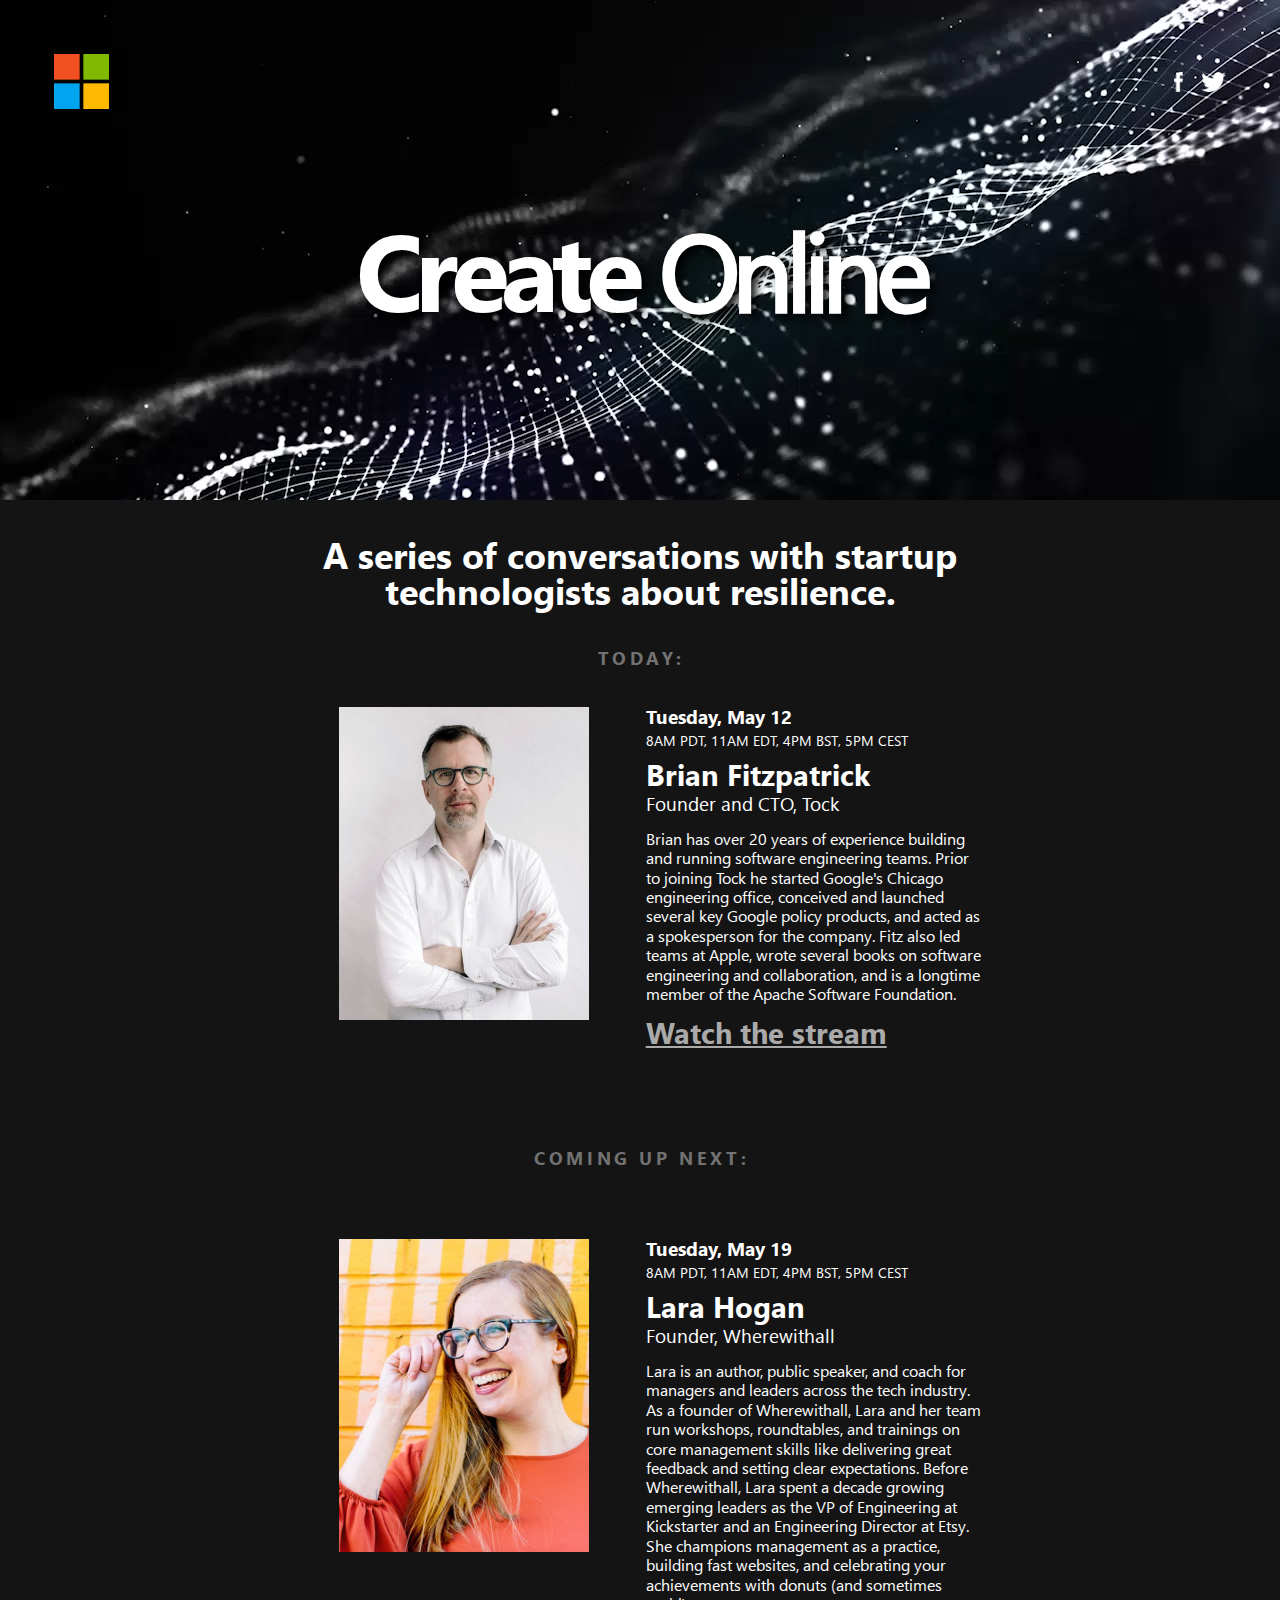
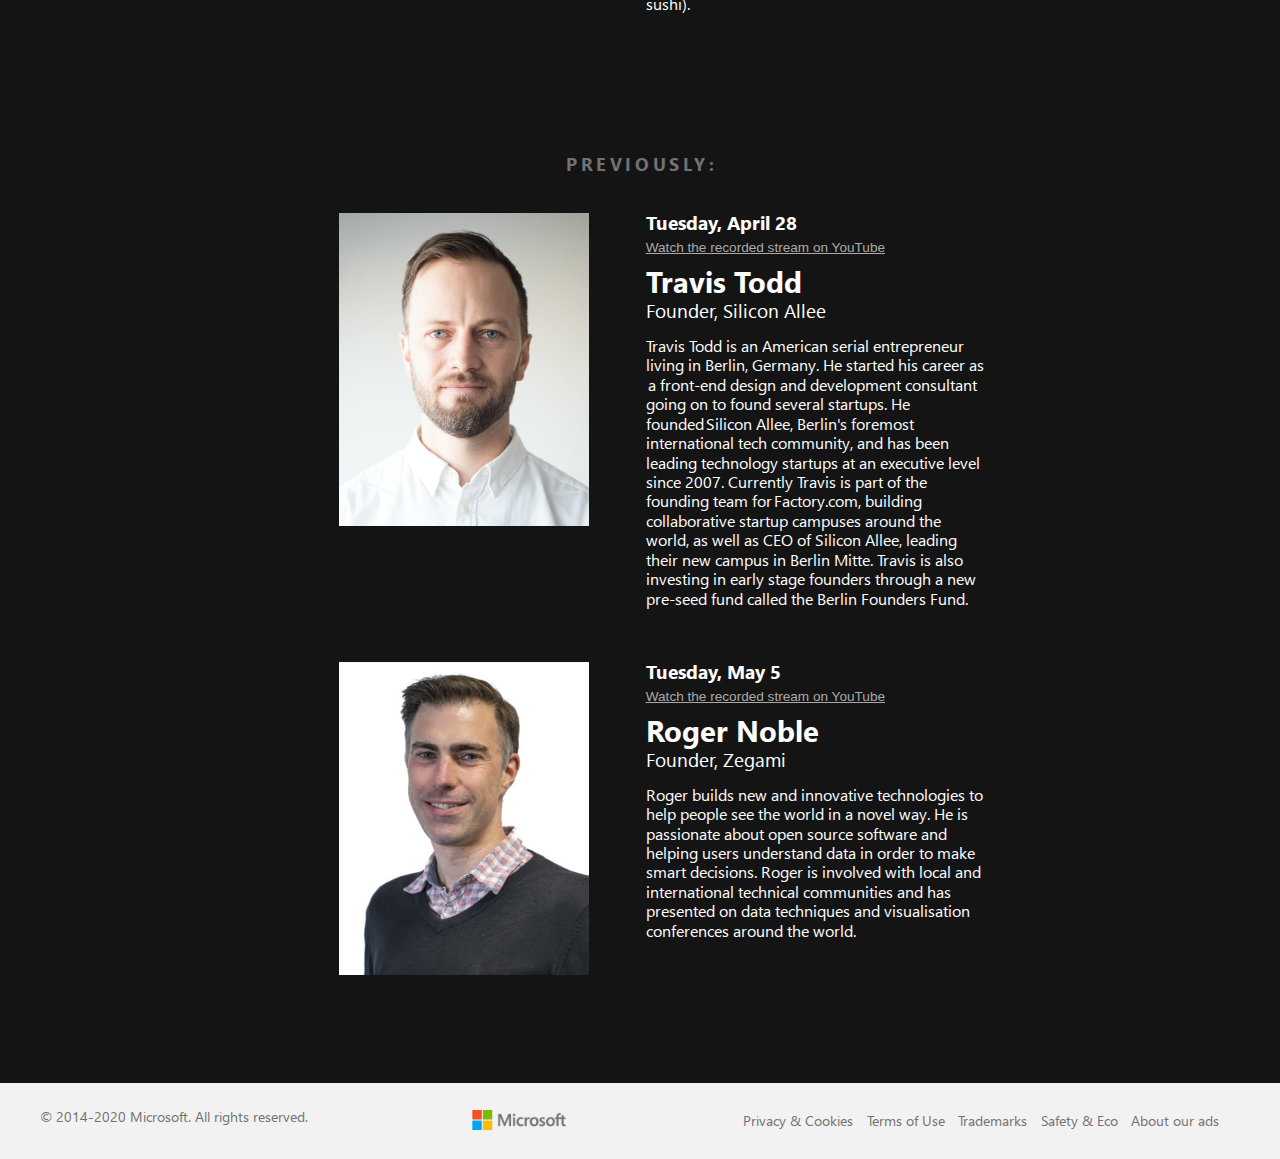
==== index.html @ 87470e02 "Updating today section" ====
<!DOCTYPE html>
<html class="no-js" lang="en">

<head>
    <title>Microsoft Create</title>
    <meta charset="utf-8">
    <meta http-equiv="Cache-Control" content="no-cache, no-store, must-revalidate" />
    <meta http-equiv="Pragma" content="no-cache" />
    <meta http-equiv="Expires" content="0" />
    <meta name="viewport" content="width=device-width,initial-scale=1">
    <meta name="description" content="Scaling a startup is hard! From building a team, to creating your tech stack. That’s why Microsoft presents the Create Online: helping entrepreneurs learn what it takes to scale from experienced operators and engineers" />
    <meta name="keywords"
        content="microsoft for startups, microsoft startups, microsoft, microsoft startups event, microsoft create" />
    <meta property="og:url" content="https://www.createstartups.io" />
    <meta property="og:type" content="article" />
    <meta property="og:title" content="Microsoft Create Online | A Global Startup Conversation Series" />
    <meta property="og:description" content="Scaling a startup is hard! From building a team, to creating your tech stack. That’s why Microsoft presents the Create Online: helping entrepreneurs learn what it takes to scale from experienced operators and engineers" />
    <meta property="og:image"
        content="https://www.createstartups.io/images/Microsoft-Create_Collateral_Social-Image_Final.jpg" />
    <meta name="twitter:card" content="summary_large_image">
    <meta name="twitter:site" content="@msft4startups">
    <meta name="twitter:creator" content="@msft4startups">
    <meta name="twitter:title" content="Microsoft Create | A Global Startup Event Series">
    <meta name="twitter:description" content="Scaling a startup is hard! From building a team, to creating your tech stack. That’s why Microsoft presents the Create Online: helping entrepreneurs learn what it takes to scale from experienced operators and engineers" />
    <meta name="twitter:image"
        content="https://www.createstartups.io/images/Microsoft-Create_Collateral_Social-Image_Final.jpg">
    <link rel="apple-touch-icon" sizes="180x180" href="images/apple-touch-icon.png">
    <link rel="icon" type="image/png" sizes="32x32" href="images/favicon-32x32.png" />
    <link rel="icon" type="image/png" sizes="16x16" href="images/favicon-16x16.png" />
    <link rel="mask-icon" href="images/safari-pinned-tab.svg" color="#00a4ef" />
    <meta name="msapplication-TileColor" content="#2b5797" />
    <script type="text/javascript" src="/js/modernizr-bundle.js"></script>
    <meta name="apple-mobile-web-app-title" content="Dfuzr Micro Boilerplate" />
    <meta name="apple-mobile-web-app-capable" content="yes" />
    <meta name="apple-mobile-web-app-status-bar-style" content="default" />
    <link href="/css/style.css" rel="stylesheet">
</head>

<body>
    
<div class="nav">
    <div class="logo">
        <a href="/" title="Microsoft home" tabindex="0">
            <img src="[data-uri]"
                alt="Microsoft logo">
        </a>
    </div>
    <div class="share">
        <ul>
            <li><a href="https://www.facebook.com/sharer/sharer.php?u=https%3A//www.createstartups.io/"
                    title="Share to Facebook" target="_blank"><img src="images/Facebook-icon@2x.png"
                        alt="Share to Facebook"></a></li>
            <li><a href="https://twitter.com/home?status=Scaling%20a%20startup%20is%20hard,%20from%20building%20a%20team%20to%20creating%20your%20tech%20stack.%20Learn%20from%20founders%20and%20operators%20who%20have%20done%20it%20already,%20at%20Microsoft%E2%80%99s%20new%20Startup%20Tour%20%E2%80%93%20Create.%0AFind%20a%20free%20one%20day%20event%20in%20your%20city%3A%20https%3A//www.createstartups.io%20%40msft4startups%20%23createstartups"
                    title="Share on Twitter" target="_blank"><img src="images/Twitter-Icon@2x.png"
                        alt="Share on Twitter"></a></li>
            </li>
        </ul>
    </div>
</div>

<div class="hero section--dark">
    <div class="hero__bg">
        <video autoplay="" playsinline="" loop>
            <source src="/videos/Flowing_particles_Small v2.mp4" type="video/mp4">
        </video>
    </div>
    <div class="hero__content">
        <div class="hero__content__text">
            <h1>Create <span class="font-family: Segoe UI Light;">Online</span></h1>
        </div>
    </div>
</div>

<section class="conversations section--dark" id="conversations">
    <div class="tagline">A series of conversations with startup technologists about resilience.</div>
    
    <div class="today">
        <h3>Today:</h3>
        <div class="grid">
            <div class="row guest">
                <div class="col span6 photo">
                    <a href="https://youtu.be/GN2nFJ9Ku6Q"><img src="/images/fitz.jpg" width="250"></a>
                </div>
                <div class="col span6 description">
                    <div class="date">Tuesday, May 12</div>
                    <div class="time">8AM PDT, 11AM EDT, 4PM BST, 5PM CEST</div>
                    <div class="name">Brian Fitzpatrick</div>
                    <div class="position">Founder and CTO, Tock</div>
                    <div class="bio">Brian has over 20 years of experience building and running software engineering teams. Prior to joining Tock he started Google's Chicago engineering office, conceived and launched several key Google policy products, and acted as a spokesperson for the company. Fitz also led teams at Apple, wrote several books on software engineering and collaboration, and is a longtime member of the Apache Software Foundation.</div>
                    <div class="watch"><a href="https://youtu.be/GN2nFJ9Ku6Q">Watch the stream</a></div>
                </div>
            </div>
            <br clear="all" class="guest-spacer">
        </div>
     </div>

    <div class="next">
        <h3>Coming up next:</h3>
        <div class="grid">
            <br clear="all" class="guest-spacer">
            <div class="row guest">
                <div class="col span6 photo">
                    <img src="/images/lara.jpg" width="250">
                </div>
                <div class="col span6 description">
                    <div class="date">Tuesday, May 19</div>
                    <div class="time">8AM PDT, 11AM EDT, 4PM BST, 5PM CEST</div>
                    <div class="name">Lara Hogan</div>
                    <div class="position">Founder, Wherewithall</div>
                    <div class="bio">Lara is an author, public speaker, and coach for managers and leaders across the tech industry. As a founder of Wherewithall, Lara and her team run workshops, roundtables, and trainings on core management skills like delivering great feedback and setting clear expectations. Before Wherewithall, Lara spent a decade growing emerging leaders as the VP of Engineering at Kickstarter and an Engineering Director at Etsy. She champions management as a practice, building fast websites, and celebrating your achievements with donuts (and sometimes sushi).</div>
                </div>
            </div>
        </div>
     </div>
</section>

<section class="conversations section--dark" id="conversations">
    <div class="previously">
        <h3>Previously:</h3>
        <div class="grid">
            <div class="row guest">
                <div class="col span6 photo">
                    <img src="/images/travis.jpg" width="250">
                </div>
                <div class="col span6 description">
                    <div class="date">Tuesday, April 28</div>
                    <div class="time"><a href="https://youtu.be/OqoKl3MYEyU">Watch the recorded stream on YouTube</a></div>
                    <div class="name">Travis Todd</div>
                    <div class="position">Founder, Silicon Allee</div>
                    <div class="bio">Travis Todd is an American serial entrepreneur living in Berlin, Germany. He started his career as  a front-end design and development consultant going on to found several startups. He founded Silicon Allee, Berlin's foremost international tech community, and has been leading technology startups at an executive level since 2007. Currently Travis is part of the founding team for Factory.com, building collaborative startup campuses around the world, as well as CEO of Silicon Allee, leading their new campus in Berlin Mitte. Travis is also investing in early stage founders through a new pre-seed fund called the Berlin Founders Fund. 
                    </div>
                 
                </div>
            </div>
            <br clear="all" class="guest-spacer">
            <div class="row guest">
                <div class="col span6 photo">
                    <img src="/images/roger.jpg" width="250">
                </div>
                <div class="col span6 description">
                    <div class="date">Tuesday, May 5</div>
                    <div class="time"><a href="https://youtu.be/FUXEUWa26Dk">Watch the recorded stream on YouTube</a></div>
                    <div class="name">Roger Noble</div>
                    <div class="position">Founder, Zegami</div>
                    <div class="bio">Roger builds new and innovative technologies to help people see the world in a novel way. He is passionate about open source software and helping users understand data in order to make smart decisions. Roger is involved with local and international technical communities and has presented on data techniques and visualisation conferences around the world.</div>
                </div>
            </div>
        </div>
     </div>
</section>

    <footer class="footer">
        <div class="grid">
            <div class="footer__content">
                <div class="footer__content--left">
                    <p>© 2014-2020 Microsoft. All rights reserved.</p>
                </div>
                <div class="footer__content--center"><a href="https://startups.microsoft.com/en-us/" target="_blank"
                        alt="Microsoft for Startups"><img src="images/Microsoft Logo@2x.png" alt="Microsoft logo"></a>
                </div>
                <div class="footer__content--right"><a href="https://go.microsoft.com/fwlink/?LinkId=521839"
                        target="_blank">Privacy &amp; Cookies</a><a
                        href="https://www.microsoft.com/en-us/legal/intellectualproperty/copyright/default.aspx"
                        target="_blank">Terms of Use</a><a
                        href="https://www.microsoft.com/en-us/legal/intellectualproperty/trademarks/en-us.aspx"
                        target="_blank">Trademarks</a><a href="https://www.microsoft.com/en-us/devices/safety-and-eco"
                        target="_blank">Safety &amp; Eco</a><a href="https://choice.microsoft.com/"
                        target="_blank">About our ads</a></div>
            </div>
        </div>
    </footer>
</body>

</html>
---- css/style.css ----
.footer {
  background: #f2f2f2;
  padding: 1em;
  z-index: 9999
}

.footer__content {
  display: -webkit-box;
  display: -ms-flexbox;
  display: flex;
  -webkit-box-pack: justify;
  -ms-flex-pack: justify;
  justify-content: space-between;
  -webkit-box-align: center;
  -ms-flex-align: center;
  align-items: center
}

.footer__content a,
.footer__content p {
  font-size: .75rem
}

.footer__content img {
  height: 20px
}

.footer__content--right {
  display: -webkit-box;
  display: -ms-flexbox;
  display: flex;
  -webkit-box-pack: end;
  -ms-flex-pack: end;
  justify-content: flex-end
}

.footer__content--right a {
  margin-left: 1em;
  color: #727272;
  font-weight: 100
}

@media (max-width:970px) {
  .footer__content {
    -webkit-box-orient: vertical;
    -webkit-box-direction: normal;
    -ms-flex-direction: column;
    flex-direction: column;
    -webkit-box-pack: center;
    -ms-flex-pack: center;
    justify-content: center
  }
  .footer__content--center {
    -webkit-box-ordinal-group: 0;
    -ms-flex-order: -1;
    order: -1
  }
}

.cookie-banner {
  background-color: #f2f2f2;
  padding: .5rem;
  -webkit-box-pack: justify;
  -ms-flex-pack: justify;
  justify-content: space-between
}

/* .cookie-banner,
.cookie-banner>div {
  display: -webkit-box;
  display: -ms-flexbox;
  display: flex;
  -webkit-box-align: center;
  -ms-flex-align: center;
  align-items: center
}

.cookie-banner svg {
  margin-right: .5rem;
  width: 35px
}

.cookie-banner p {
  padding: 0;
  font-size: .875rem;
  color: #231f20
}

.cookie-banner a {
  justify-self: flex-end;
  font-size: .875rem;
  min-width: 100px
} */
/* 
@media screen and (max-width:600px) {
  .cookie-banner a,
  .cookie-banner p {
    font-size: .8em
  }
} */

.about {
  position: relative;
  min-height: 100vh;
  width: 100%;
  overflow: hidden
}

.about__image {
  position: absolute;
  height: 90%;
  right: 0;
  bottom: 0
}

.about__image img,
.about__image video {
  height: 100%
}

@media (max-width:768px) {
  .about__image {
    position: relative;
    -webkit-box-ordinal-group: 0;
    -ms-flex-order: -1;
    order: -1;
    height: 50vh;
    text-align: right;
    padding-right: 0;
    margin-right: -15px
  }
}

h1 {
  font-family: Segoe UI Bold, Arial, Helvetica, sans-serif;
  font-weight: 700;
  line-height: 1.1em;
  letter-spacing: -.045em;
  color: #000;
  padding: 0 0 .5em;
  margin: 0;
  font-size: 32px
}

@media screen and (min-width:320px) {
  h1 {
    font-size: calc(32px + 52 * ((100vw - 320px) / 688))
  }
}

@media screen and (min-width:1008px) {
  h1 {
    font-size: 84px
  }
}

.dark-theme h1 {
  color: #fff
}

@media (max-width:640px) {
  h1 {
    line-height: 1.25em
  }
}

aside h1,
h1.aside__title {
  font-family: Segoe UI Light, Arial, Helvetica, sans-serif;
  font-weight: 100;
  font-size: 18px
}

@media screen and (min-width:320px) {
  aside h1,
  h1.aside__title {
    font-size: calc(18px + 22 * ((100vw - 320px) / 688))
  }
}

@media screen and (min-width:1008px) {
  aside h1,
  h1.aside__title {
    font-size: 40px
  }
}

h2 {
  font-family: Segoe UI Bold, Arial, Helvetica, sans-serif;
  font-weight: 700;
  line-height: 1em;
  letter-spacing: -.045em;
  color: #000;
  padding: 0 0 .5em;
  margin: 0;
  font-size: 32px
}

@media screen and (min-width:320px) {
  h2 {
    font-size: calc(32px + 52 * ((100vw - 320px) / 688))
  }
}

@media screen and (min-width:1008px) {
  h2 {
    font-size: 84px
  }
}

.dark-theme h2 {
  color: #fff
}

.code-of-conduct h2 {
  font-size: 24px
}

@media screen and (min-width:320px) {
  .code-of-conduct h2 {
    font-size: calc(24px + 18 * ((100vw - 320px) / 688))
  }
}

@media screen and (min-width:1008px) {
  .code-of-conduct h2 {
    font-size: 42px
  }
}

h3,
span.as-h3 {
  font-family: Segoe UI Bold, Arial, Helvetica, sans-serif;
  font-weight: 700;
  line-height: 1.5em;
  color: #727272;
  text-transform: uppercase;
  letter-spacing: .2em;
  margin: 0;
  padding: 0 0 0 .2em;
  font-size: 18px
}

@media screen and (min-width:320px) {
  h3,
  span.as-h3 {
    font-size: calc(18px + 0 * ((100vw - 320px) / 688))
  }
}

@media screen and (min-width:1008px) {
  h3,
  span.as-h3 {
    font-size: 18px
  }
}

.dark-theme h3,
.dark-theme span.as-h3 {
  color: #c1c1c1
}

h4 {
  font-family: Segoe UI Bold, Arial, Helvetica, sans-serif;
  font-weight: 700;
  line-height: 1.3em;
  color: #000;
  padding: 0;
  font-size: 22px
}

@media screen and (min-width:320px) {
  h4 {
    font-size: calc(22px + 20 * ((100vw - 320px) / 688))
  }
}

@media screen and (min-width:1008px) {
  h4 {
    font-size: 42px
  }
}

.dark-theme h4 {
  color: #fff
}

.metadata__body,
h5,
span {
  font-family: Segoe UI, Arial, Helvetica, sans-serif;
  font-weight: 600;
  line-height: 1.3em;
  color: #7a7a7a;
  padding-top: .5em;
  font-size: 18px
}

@media screen and (min-width:320px) {
  .metadata__body,
  h5,
  span {
    font-size: calc(18px + 2 * ((100vw - 320px) / 688))
  }
}

@media screen and (min-width:1008px) {
  .metadata__body,
  h5,
  span {
    font-size: 20px
  }
}

h5 {
  margin-bottom: .5em;
  color: #000
}

span {
  padding-top: 0;
  color: inherit;
  font-size: inherit
}

p,
ul li {
  font-family: Segoe UI, Arial, Helvetica, sans-serif;
  font-weight: 100;
  line-height: 1.5em;
  color: #727272;
  padding: .5em 0 1em;
  font-size: 16px
}

@media screen and (min-width:320px) {
  p,
  ul li {
    font-size: calc(16px + 2 * ((100vw - 320px) / 688))
  }
}

@media screen and (min-width:1008px) {
  p,
  ul li {
    font-size: 18px
  }
}

p.meta,
ul li.meta {
  color: #ccc;
  padding: 1rem 0 0;
  margin: 0
}

.dark-theme p,
.dark-theme ul li,
ul .dark-theme li {
  color: #c1c1c1
}

a {
  font-family: inherit;
  font-size: inherit;
  font-weight: 600;
  color: #0078d7;
  text-transform: none;
  letter-spacing: 0;
  transition: all .2s
}

a:active,
a:focus,
a:hover {
  opacity: .8;
  cursor: pointer;
  text-decoration: none
}

ul {
  padding: 0 0 2rem 2rem;
  list-style-type: disc
}

ul li {
  padding: 0 0 0 .5em;
  margin: 0
}

b,
strong {
  font-family: Segoe UI Bold, Arial, Helvetica, sans-serif;
  font-weight: 700
}

code {
  font-family: Source Code Pro, Andale Mono WT, Andale Mono, Lucida Console, Courier New, Courier, monospace;
  font-weight: 400;
  font-size: 1.4rem;
  padding: 2px 4px
}

label {
  font-family: Segoe UI, Arial, Helvetica, sans-serif;
  color: #727272;
  font-size: 15px
}

@media screen and (min-width:320px) {
  label {
    font-size: calc(15px + 0 * ((100vw - 320px) / 688))
  }
}

@media screen and (min-width:1008px) {
  label {
    font-size: 15px
  }
}

button {
  font-family: Segoe UI, Arial, Helvetica, sans-serif
}

blockquote {
  font-family: Segoe UI Bold, Arial, Helvetica, sans-serif;
  font-weight: 700;
  line-height: 1.5em;
  color: #fff;
  font-size: 24px
}

@media screen and (min-width:320px) {
  blockquote {
    font-size: calc(24px + 8 * ((100vw - 320px) / 688))
  }
}

@media screen and (min-width:1008px) {
  blockquote {
    font-size: 32px
  }
}

.dark-theme blockquote {
  color: #f8f8f8
}

blockquote footer {
  font-size: 1.125rem;
  font-family: Segoe UI, Arial, Helvetica, sans-serif;
  font-weight: 400;
  line-height: 2em;
  padding-top: 2em
}

blockquote footer strong {
  font-size: 1.5rem;
  font-weight: 700
}

blockquote footer strong,
cite {
  font-family: Segoe UI, Arial, Helvetica, sans-serif;
  display: block
}

cite {
  font-size: 1.8rem;
  line-height: 1.22em;
  text-align: center;
  color: #fff;
  padding: 1em 0;
  font-size: 18px
}

@media screen and (min-width:320px) {
  cite {
    font-size: calc(18px + 0 * ((100vw - 320px) / 688))
  }
}

@media screen and (min-width:1008px) {
  cite {
    font-size: 18px
  }
}

.dark-theme cite {
  color: #f8f8f8
}

q {
  font-family: Segoe UI Light, Arial, Helvetica, sans-serif;
  font-weight: 100;
  font-size: 4rem;
  line-height: 1.125em;
  font-size: inherit;
  line-height: 1.3em
}

q:before {
  content: "";
  position: absolute;
  left: -.75em;
  height: 100%;
  width: 2px;
  background-color: #fff
}

.dark-theme q {
  color: #fff
}

caption {
  font-weight: 400;
  font-size: 1.6rem
}

caption,
input,
textarea {
  font-family: Segoe UI, Arial, Helvetica, sans-serif
}

time {
  font-size: 18px
}

@media screen and (min-width:320px) {
  time {
    font-size: calc(18px + 0 * ((100vw - 320px) / 688))
  }
}

@media screen and (min-width:1008px) {
  time {
    font-size: 18px
  }
}

.faq {
  min-height: 100vh;
  display: -webkit-box;
  display: -ms-flexbox;
  display: flex;
  -webkit-box-align: center;
  -ms-flex-align: center;
  align-items: center;
  z-index: 0
}

.faq .accordion {
  margin-left: 5rem;
  min-height: 800px
}

.faq .accordion__title {
  position: relative;
  cursor: pointer;
  padding-right: 2em
}

.faq .accordion__title h4 {
  font-family: Segoe UI, Arial, Helvetica, sans-serif;
  font-weight: 100;
  font-size: 18px
}

@media screen and (min-width:320px) {
  .faq .accordion__title h4 {
    font-size: calc(18px + 7 * ((100vw - 320px) / 688))
  }
}

@media screen and (min-width:1008px) {
  .faq .accordion__title h4 {
    font-size: 25px
  }
}

.faq .accordion__title:after {
  content: "+";
  color: #000;
  position: absolute;
  right: 0;
  top: 50%;
  -webkit-transform: translateY(-50%);
  transform: translateY(-50%);
  font-size: 1.5rem;
  transition: all .2s
}

.faq .accordion__title[aria-selected=true]:after {
  content: "-"
}

.faq .accordion__title:active,
.faq .accordion__title:focus {
  outline: none
}

.faq .accordion__title:active h4,
.faq .accordion__title:focus h4 {
  text-decoration: underline
}

.faq .accordion__item {
  padding: 2rem 0;
  border-bottom: 1px solid rgba(0, 0, 0, .3)
}

.faq .accordion__item:last-child {
  border: none
}

.faq .accordion__body {
  display: block;
  max-height: 12em;
  height: auto;
  transition: opacity .15s, max-height .35s
}

.faq .accordion__body h5 {
  padding: 1em 0 .5em;
  font-weight: 400
}

.faq .accordion__body h5.colored span:nth-child(4n+1) {
  color: #f25022
}

.faq .accordion__body h5.colored span:nth-child(4n+2) {
  color: #7fba00
}

.faq .accordion__body h5.colored span:nth-child(4n+3) {
  color: #00a4ef
}

.faq .accordion__body h5.colored span:nth-child(4n+4) {
  color: #ffb900
}

.faq .accordion__body p,
.faq .accordion__body ul li,
ul .faq .accordion__body li {
  padding: 1em 0
}

.faq .accordion__body ul {
  padding: 0 1em
}

.faq .accordion__body ul li {
  padding: 0 0 .5em
}

.faq .accordion__body--hidden {
  max-height: 0;
  opacity: 0;
  transition: opacity .15s, max-height .35s
}

@media (max-width:600px) {
  .faq .accordion {
    margin-left: 0
  }
  .faq .accordion__body {
    max-height: none
  }
  .faq .accordion__body--hidden {
    max-height: 0
  }
}

.hero {
  /* position: relative; */
  padding: 6em 1em 1em 1em;
  background-color: #fff;
  height: 500px;
  /* height: 100vh; */
  display: -webkit-box;
  display: -ms-flexbox;
  display: flex;
  -webkit-box-orient: vertical;
  -webkit-box-direction: normal;
  -ms-flex-direction: column;
  flex-direction: column;
  -webkit-box-align: center;
  -ms-flex-align: center;
  align-items: center;
  -webkit-box-pack: center;
  -ms-flex-pack: center;
  justify-content: center
}

.hero h1 {
  font-family: Segoe UI Bold, Arial, Helvetica, sans-serif;
  font-size: 6em;
  text-align: center;
  letter-spacing: -.07em;
  text-shadow: 5px 5px 10px black;
}

.conversations {
  min-height: 600px;
}

.next a {
  font-family: Segoe UI, Arial, Helvetica, sans-serif;
  text-decoration: underline;
  color: #aaa;
}

.tagline {
  font-family: Segoe UI Bold, Arial, Helvetica, sans-serif;
  text-align: center;
  font-size: 2em;
  padding: 0 2em 1em 2em;
  color: #fff;
  display: -webkit-box;
  display: -ms-flexbox;
  display: flex;
  -webkit-box-orient: vertical;
  -webkit-box-direction: normal;
  -ms-flex-direction: column;
  flex-direction: column;
  -webkit-box-align: center;
  -ms-flex-align: center;
  align-items: center;
  -webkit-box-pack: center;
  -ms-flex-pack: center;
  justify-content: center;
  max-width: 800px;
  margin-left: auto;
  margin-right: auto;
}

.next, .previously, .today {
  font-family: Segoe UI, Arial, Helvetica, sans-serif;
  text-align: center;
  font-size: 1.2em;
  padding: 0 2em 2em 2em;
  color: #fff;
  line-height: 1.5em;
  max-width: 800px;
  min-height: 400px;
  margin-left: auto;
  margin-right: auto;
}

.hero * {
  text-align: center
}

.hero__bg {
  /* background-image: url(/images/hero-BG.png); */
  /* background-position: 50% 50%; */
  background-repeat: no-repeat;
  background-size: cover;
  width: 100%;
  height: 500px;
  overflow: hidden;
  right: 0;
  bottom: 0;
  z-index: 0
}

.hero__bg,
.hero__bg video {
  position: absolute;
  top: 0;
  left: 0
}

.hero__bg video {
  -o-object-fit: contain;
  object-fit: contain;
  width: auto;
  height: auto;
  min-width: 100%;
  min-height: 100%;
  z-index: -1
}

.hero__bg--overlay {
  width: 100%;
  height: 100%;
  top: 0;
  right: 0;
  bottom: 0;
  left: 0;
  background-color: rgba(0, 0, 0, .6)
}

.hero__content,
.hero__content--sub {
  z-index: 2
}

.hero__content--sub {
  position: absolute;
  bottom: 0
}

@media (max-height:600px) {
  .hero {
    min-height: 500px
  }
}

@media (max-width:600px) {
  .hero .grid {
    height: 25%
  }
}

.locations {
  position: relative;
  min-height: 100vh;
  display: -webkit-box;
  display: -ms-flexbox;
  display: flex;
  -webkit-box-align: center;
  -ms-flex-align: center;
  align-items: center;
  z-index: 0;
  background-size: cover;
  background-repeat: no-repeat;
  transition: background .3s ease-in 2s;
  transition-delay: .1s
}

.locations .grid {
  z-index: 2
}

.locations__gradient {
  width: 100%;
  height: 100%;
  position: absolute;
  top: 0;
  right: 0;
  bottom: 0;
  left: 0;
  background: linear-gradient(270deg, transparent, hsla(0, 0%, 8%, .7));
  z-index: 1
}

.locations__grid {
  display: -webkit-box;
  display: -ms-flexbox;
  display: flex;
  -ms-flex-wrap: wrap;
  flex-wrap: wrap;
  -ms-grid-columns: (1fr)[4];
  grid-template-columns: repeat(4, 1fr);
  -ms-grid-rows: (1fr)[3];
  grid-template-rows: repeat(3, 1fr);
  grid-gap: 2em;
  -webkit-box-align: end;
  -ms-flex-align: end;
  align-items: end;
  margin: 1rem auto 2rem
}

@media (max-width:768px) {
  .locations__grid {
    -ms-grid-columns: (1fr)[3];
    grid-template-columns: repeat(3, 1fr)
  }
}

@media (max-width:600px) {
  .locations {
    height: auto
  }
  .locations__grid {
    -ms-grid-columns: (1fr)[2];
    grid-template-columns: repeat(2, 1fr)
  }
}

@supports ((display:-ms-grid) or (display:grid)) {
  .locations__grid {
    display: -ms-grid;
    display: grid
  }
}

.location {
  width: 25%;
  border-radius: 5px;
  display: -webkit-box;
  display: -ms-flexbox;
  display: flex;
  -webkit-box-align: center;
  -ms-flex-align: center;
  align-items: center;
  padding: 1em 0
}

.location * {
  transition: all .2s
}

.location h3 {
  font-family: Segoe UI Bold, Arial, Helvetica, sans-serif;
  line-height: 1em;
  color: #fff;
  padding: 0;
  padding-bottom: .25em;
  text-transform: none;
  letter-spacing: 0;
  font-size: 24px
}

@media screen and (min-width:320px) {
  .location h3 {
    font-size: calc(24px + 18 * ((100vw - 320px) / 688))
  }
}

@media screen and (min-width:1008px) {
  .location h3 {
    font-size: 42px
  }
}

.location time {
  color: #c1c1c1
}

.location a:focus {
  outline: none
}

.location:nth-child(4n+1):hover h3,
.location:nth-child(4n+1) a:active h3,
.location:nth-child(4n+1) a:focus h3 {
  color: #f25022
}

.location:nth-child(4n+2):hover h3,
.location:nth-child(4n+2) a:active h3,
.location:nth-child(4n+2) a:focus h3 {
  color: #7fba00
}

.location:nth-child(4n+3):hover h3,
.location:nth-child(4n+3) a:active h3,
.location:nth-child(4n+3) a:focus h3 {
  color: #00a4ef
}

.location:nth-child(4n+4):hover h3,
.location:nth-child(4n+4) a:active h3,
.location:nth-child(4n+4) a:focus h3 {
  color: #ffb900
}

.location:active time,
.location:focus time,
.location:hover time {
  color: #fff
}

.location--cancelled,
.location--disabled {
  pointer-events: none
}

.location--disabled,
.location--past {
  opacity: .5
}

.location--cancelled {
  opacity: .2
}

.location .coming-soon {
  display: none;
  cursor: pointer
}

.location--coming-soon {
  opacity: .3;
  transition: all .2s;
  pointer-events: auto
}

.location--coming-soon:active,
.location--coming-soon:focus,
.location--coming-soon:hover {
  opacity: 1
}

.location--coming-soon:active a,
.location--coming-soon:focus a,
.location--coming-soon:hover a {
  display: none
}

.location--coming-soon:active .coming-soon,
.location--coming-soon:focus .coming-soon,
.location--coming-soon:hover .coming-soon {
  display: block;
  color: #fff!important
}

@media (max-width:768px) {
  .location {
    width: 50%
  }
}

@media (max-width:600px) {
  .location {
    width: 100%
  }
}

@supports ((display:-ms-grid) or (display:grid)) {
  .location {
    width: 100%
  }
}

.nav {
  background: transparent;
  left: 0;
  top: 0;
  width: 100%;
  text-align: center;
  margin-top: 0;
  padding: 0;
  z-index: 5;
  display: -webkit-box;
  display: -ms-flexbox;
  display: flex;
  -webkit-box-pack: justify;
  -ms-flex-pack: justify;
  justify-content: space-between;
  -webkit-box-align: center;
  -ms-flex-align: center;
  align-items: center
}

.nav nav {
  -webkit-box-flex: 0;
  -ms-flex: 0 1 50%;
  flex: 0 1 50%;
  margin: 0 auto
}

.nav nav a {
  color: #727272;
  margin: 0 1rem
}

.nav nav a:active,
.nav nav a:focus,
.nav nav a:hover {
  color: #fff
}

.nav .logo {
  -webkit-box-flex: 0;
  -ms-flex: 0 1 25%;
  flex: 0 1 25%;
  text-align: left
}

.nav .logo img {
  height: 55px
}

.nav .share {
  -webkit-box-flex: 0;
  -ms-flex: 0 1 25%;
  flex: 0 1 25%;
  -webkit-box-pack: end;
  -ms-flex-pack: end;
  justify-content: flex-end
}

.nav .share,
.nav .share ul {
  display: -webkit-box;
  display: -ms-flexbox;
  display: flex;
  -webkit-box-align: center;
  -ms-flex-align: center;
  align-items: center
}

.nav .share ul {
  padding: 0;
  list-style: none
}

.nav .share ul li {
  padding: 0;
  padding-right: 1em;
  line-height: 1em
}

.nav .share ul li img {
  height: 20px;
  transition: all .2s
}

.nav .share ul li a:hover img {
  opacity: .8
}

.nav .share ul li:last-child {
  padding-right: 0
}

.speaker {
  position: relative;
  width: 330px;
  height: 480px;
  background-color: #35bfff;
  box-shadow: 0 0 11px 3px rgba(0, 0, 0, .1);
  padding: 2rem;
  margin: 1rem;
  transition: background-color .2s
}

.speaker * {
  color: #fff
}

.speaker h3 {
  width: 50%;
  line-height: 1em;
  padding: 0;
  text-transform: none;
  letter-spacing: 0;
  font-size: 24px
}

@media screen and (min-width:320px) {
  .speaker h3 {
    font-size: calc(24px + 18 * ((100vw - 320px) / 688))
  }
}

@media screen and (min-width:1008px) {
  .speaker h3 {
    font-size: 42px
  }
}

.speaker h4 {
  font-size: 1rem;
  padding: 1em 0 0
}

.speaker p {
  padding: .5em 0
}

.speaker__profile-link {
  font-size: 15px;
  display: inline-block;
  margin-top: 1.5em
}

.speaker__keynote-flag,
.speaker__profile-link {
  font-family: Segoe UI Bold, Arial, Helvetica, sans-serif;
  font-weight: 700
}

.speaker__keynote-flag {
  position: absolute;
  top: 0;
  right: 0;
  display: -webkit-box;
  display: -ms-flexbox;
  display: flex;
  -webkit-box-align: center;
  -ms-flex-align: center;
  align-items: center;
  background-color: #fff;
  color: #35bfff;
  padding: .5em 1em .5em .5em;
  z-index: 0
}

.speaker__keynote-flag svg {
  height: 1em;
  margin-right: .5em
}

.speaker__keynote-flag:before {
  content: "";
  position: absolute;
  display: block;
  top: 0;
  left: -18%;
  background-color: #fff;
  width: 50%;
  height: 100%;
  -webkit-transform: skewX(30deg);
  transform: skewX(30deg);
  -webkit-transform-origin: 100%;
  transform-origin: 100%;
  z-index: -1
}

.bg-blue .speaker {
  background-color: #35bfff
}

.bg-blue .speaker .speaker__keynote-flag {
  color: #35bfff
}

.bg-blue .speaker .speaker__keynote-flag svg g {
  fill: #35bfff
}

.bg-red .speaker {
  background-color: #fe6d43
}

.bg-red .speaker .speaker__keynote-flag {
  color: #fe6d43
}

.bg-red .speaker .speaker__keynote-flag svg g {
  fill: #fe6d43
}

.bg-green .speaker {
  background-color: #9dd426
}

.bg-green .speaker .speaker__keynote-flag {
  color: #9dd426
}

.bg-green .speaker .speaker__keynote-flag svg g {
  fill: #9dd426
}

.bg-yellow .speaker {
  background-color: #fecb44
}

.bg-yellow .speaker .speaker__keynote-flag {
  color: #fecb44
}

.bg-yellow .speaker .speaker__keynote-flag svg g {
  fill: #fecb44
}

.speakers {
  transition: background-color .2s;
  overflow-x: hidden
}

.speakers,
.speakers.bg-blue {
  background-color: #00a4ef
}

.speakers.bg-red {
  background-color: #f25022
}

.speakers.bg-green {
  background-color: #7fba00
}

.speakers.bg-yellow {
  background-color: #ffb900
}

.speakers__header {
  -webkit-box-align: center;
  -ms-flex-align: center;
  align-items: center;
  margin-bottom: 2rem
}

.speakers__header * {
  color: #fff
}

.speakers__header p {
  padding-left: 1em
}

.speakers .slick-slide {
  opacity: .25;
  transition: opacity .2s
}

.speakers .slick-current {
  opacity: 1
}

.speakers .slick-current+.slick-slide {
  opacity: .75
}

.speakers .slick-current+.slick-slide+.slick-slide {
  opacity: .5
}

.speakers .slick-slide:focus-within,
.speakers .speaker:focus-within {
  opacity: 1!important
}

.speakers .slider-container {
  width: 100%
}

.speakers .slick-list {
  padding-bottom: 1em
}

.speakers .slick-next {
  right: 0
}

.speakers .slick-prev {
  left: 0
}

.speakers .slider-nav {
  transition: opacity .2s
}

.speakers .slider-nav--disabled {
  opacity: .5;
  transition: opacity .2s
}

.speakers .slick-dots {
  text-align: left;
  position: relative;
  margin: 2rem 0
}

.speakers .slick-dots li button:before {
  content: "";
  width: 1rem;
  height: 1rem;
  border: 2px solid #fff;
  border-radius: 50%;
  opacity: 1
}

.speakers .slick-dots .slick-active button:before {
  background-color: #fff
}

.speakers__right {
  position: relative
}

.speakers__right img {
  height: 100%;
  -webkit-transform: translateX(-35%);
  transform: translateX(-35%)
}

@media (max-width:768px) {
  .speakers__header p {
    padding-left: 0
  }
  .speakers .slider-container {
    max-width: 100%
  }
}

@media (max-width:600px) {
  .speakers .slider-container {
    max-width: none;
    width: 200%
  }
  .speakers .slick-dots {
    text-align: center
  }
}

.topic {
  position: relative;
  display: block;
  width: 400px;
  padding: 1rem;
  margin-top: 3rem;
  text-align: center;
  z-index: 0
}

.topic__image {
  position: relative;
  width: 100%;
  height: 300px;
  overflow: hidden;
  z-index: -1
}

.topic__image img {
  position: absolute;
  top: 50%;
  left: 50%;
  height: 100%;
  width: auto;
  -webkit-transform: translate(-50%, -50%);
  transform: translate(-50%, -50%)
}

.topic__content {
  display: block;
  position: absolute;
  left: 50%;
  bottom: 0;
  padding: 1em 2em;
  width: 80%;
  max-width: 350px;
  -webkit-transform: translateX(-50%);
  transform: translateX(-50%);
  z-index: 1;
  transition: all .35s ease-in-out
}

.topic__content h3,
.topic__content p {
  color: #fff
}

.topic__content p {
  font-size: .875rem;
  line-height: 1.8em
}

.topic__content__description {
  opacity: 0;
  visibility: hidden;
  height: 0
}

.topic.has-description {
  cursor: pointer
}

.topic.has-description:hover .topic__content {
  padding: 2em;
  height: 80%;
  bottom: 10%
}

.topic.has-description:hover .topic__content__description {
  opacity: 1;
  visibility: visible;
  height: auto;
  transition: all .3s
}

.topics {
  overflow-x: hidden
}

.topics__header {
  -webkit-box-align: end;
  -ms-flex-align: end;
  align-items: flex-end;
  margin-bottom: 2rem
}

.topics__header p {
  padding-left: 1em
}

.topics .slider-nav {
  transition: opacity .2s
}

.topics .slider-nav--disabled {
  opacity: .5;
  transition: opacity .2s
}

.topics .slider-container {
  width: 100%
}

.topics .slick-slide {
  transition: -webkit-transform .5s;
  transition: transform .5s;
  transition: transform .5s, -webkit-transform .5s
}

.topics .slick-slide:nth-child(4n+1) .topic__content {
  background-color: #f25022
}

.topics .slick-slide:nth-child(4n+2) .topic__content {
  background-color: #7fba00
}

.topics .slick-slide:nth-child(4n+3) .topic__content {
  background-color: #00a4ef
}

.topics .slick-slide:nth-child(4n+4) .topic__content {
  background-color: #ffb900
}

.topics .slick-current,
.topics .slick-current+.slick-slide+.slick-slide,
.topics .slick-slide:nth-of-type(odd) {
  -webkit-transform: translateY(-2rem);
  transform: translateY(-2rem)
}

.topics .slick-active+.slick-slide:not(.slick-active),
.topics .slick-current+.slick-active {
  -webkit-transform: translateY(0)!important;
  transform: translateY(0)!important
}

@media (min-width:768px) {
  .topics__header h2,
  .topics__header p {
    padding: 0
  }
}

@media (max-width:768px) {
  .topics__header p {
    padding-left: 0
  }
  .topics .slider-container {
    width: 200%
  }
}

.code-of-conduct section {
  padding-top: 8rem
}

.code-of-conduct .nav .share,
.code-of-conduct .nav nav {
  display: none
}

.code-of-conduct .back {
  margin-bottom: 1rem
}

.code-of-conduct .row {
  margin-bottom: 3rem
}

.code-of-conduct h1,
.code-of-conduct h2 {
  padding: 0 0 1rem
}

.code-of-conduct ul {
  padding: .5rem 0 1rem 2rem
}

.code-of-conduct p+ul {
  padding-top: 0
}

.code-of-conduct .ul-header {
  padding-bottom: 0
}

.code-of-conduct .ul-links {
  list-style: none;
  padding-left: 0
}

.code-of-conduct .ul-links li {
  padding-left: 0
}


.schedule {
  position: relative;
  min-height: 100vh;
  display: -webkit-box;
  display: -ms-flexbox;
  display: flex;
  -webkit-box-align: start;
  -ms-flex-align: start;
  align-items: start;
  z-index: 0;
  background-size: cover;
  background-repeat: no-repeat;
  transition: background .3s ease-in 2s;
  transition-delay: .1s
}

.schedule .grid {
  z-index: 2
}

.schedule .grid * {
  color: #fff
}

.schedule h5 {
  margin-top: 1.6em;
  font-size: 18px
}

@media screen and (min-width:320px) {
  .schedule h5 {
    font-size: calc(18px + 7 * ((100vw - 320px) / 688))
  }
}

@media screen and (min-width:1008px) {
  .schedule h5 {
    font-size: 25px
  }
}

.schedule__grid {
  display: -webkit-box;
  display: -ms-flexbox;
  display: flex;
  -ms-flex-wrap: wrap;
  flex-wrap: wrap;
  -webkit-box-align: start;
  -ms-flex-align: start;
  align-items: start;
  -ms-grid-columns: 1fr;
  grid-template-columns: 1fr;
  grid-auto-rows: minmax(100px, auto);
  margin: 1rem auto 2rem
}

.schedule__grid * {
  color: #fff
}

@media (max-width:600px) {
  .schedule {
    height: auto
  }
}

@supports ((display:-ms-grid) or (display:grid)) {
  .schedule__grid {
    display: -ms-grid;
    display: grid
  }
}

.event {
  display: -webkit-box;
  display: -ms-flexbox;
  display: flex;
  height: 100%;
  margin: 1em 0;
  grid-template-areas: "time dot description";
  -ms-grid-columns: minmax(110px, auto) auto 1fr;
  grid-template-columns: minmax(110px, auto) auto 1fr;
  grid-gap: 10%;
  -webkit-box-align: center;
  -ms-flex-align: center;
  align-items: center
}

.event h5 {
  padding: 0;
  margin: 0;
  font-size: 18px
}

@media screen and (min-width:320px) {
  .event h5 {
    font-size: calc(18px + 7 * ((100vw - 320px) / 688))
  }
}

@media screen and (min-width:1008px) {
  .event h5 {
    font-size: 25px
  }
}

.event .time {
  grid-area: time;
  -webkit-box-flex: 0;
  -ms-flex: 0 0 110px;
  flex: 0 0 110px
}

.event:focus {
  outline: none
}

.event .dot {
  display: -webkit-box;
  display: -ms-flexbox;
  display: flex;
  -webkit-box-flex: 0;
  -ms-flex: 0 0 auto;
  flex: 0 0 auto;
  margin: 0 2rem;
  -webkit-box-align: center;
  -ms-flex-align: center;
  align-items: center;
  grid-area: dot;
  position: relative;
  height: 100%
}

.event .dot>span {
  display: block;
  height: 26px;
  width: 26px;
  border: 2px solid #fff;
  background: #141414;
  border-radius: 50%;
  position: relative;
  z-index: 1;
  transition: all .2s;
  -webkit-animation: .4s cubic-bezier(.25, .25, .25, 1.25) both fade-in;
  animation: .4s cubic-bezier(.25, .25, .25, 1.25) both fade-in
}

.event .dot>span span {
  width: 12px;
  height: 12px;
  border-radius: 50%;
  top: 50%;
  -webkit-transform: translate(-50%, -50%);
  transform: translate(-50%, -50%);
  transition: all .2s
}

.event .dot:after,
.event .dot:before,
.event .dot>span span {
  content: "";
  display: block;
  background: #fff;
  position: absolute;
  left: 50%
}

.event .dot:after,
.event .dot:before {
  width: 2px;
  height: 50%;
  -webkit-transform: translateX(-50%);
  transform: translateX(-50%)
}

.event .dot:before {
  top: 0
}

.event .dot:after {
  top: 50%
}

.event .description {
  grid-area: description
}

.event .description-details {
  opacity: .8
}

.event .description a h5 {
  transition: all .2s
}

.event .description a:hover h5 {
  opacity: .8
}

.event .description strong {
  display: block
}

.event .speaker-details {
  display: -webkit-box;
  display: -ms-flexbox;
  display: flex;
  -webkit-box-align: center;
  -ms-flex-align: center;
  align-items: center;
  margin-top: .5em
}

.event .speaker-details img {
  width: 1em;
  margin-left: .5em
}

.event .speaker-details__title {
  font-size: .875em;
  padding: 0;
  margin: 0
}

.event:first-child .dot:before,
.event:last-child .dot:after {
  display: none
}

.event:first-child .dot>span {
  -webkit-animation-delay: .02s;
  animation-delay: .02s
}

.event:nth-child(2) .dot>span {
  -webkit-animation-delay: .04s;
  animation-delay: .04s
}

.event:nth-child(3) .dot>span {
  -webkit-animation-delay: .06s;
  animation-delay: .06s
}

.event:nth-child(4) .dot>span {
  -webkit-animation-delay: .08s;
  animation-delay: .08s
}

.event:nth-child(5) .dot>span {
  -webkit-animation-delay: .1s;
  animation-delay: .1s
}

.event:nth-child(6) .dot>span {
  -webkit-animation-delay: .12s;
  animation-delay: .12s
}

.event:nth-child(7) .dot>span {
  -webkit-animation-delay: .14s;
  animation-delay: .14s
}

.event:nth-child(8) .dot>span {
  -webkit-animation-delay: .16s;
  animation-delay: .16s
}

.event:nth-child(9) .dot>span {
  -webkit-animation-delay: .18s;
  animation-delay: .18s
}

.event:nth-child(10) .dot>span {
  -webkit-animation-delay: .2s;
  animation-delay: .2s
}

.event:nth-child(11) .dot>span {
  -webkit-animation-delay: .22s;
  animation-delay: .22s
}

.event:nth-child(12) .dot>span {
  -webkit-animation-delay: .24s;
  animation-delay: .24s
}

.event:nth-child(4n+1) .dot:hover>span,
.event:nth-child(4n+1):focus .dot>span {
  border-color: #f25022
}

.event:nth-child(4n+2) .dot:hover>span,
.event:nth-child(4n+2):focus .dot>span {
  border-color: #7fba00
}

.event:nth-child(4n+3) .dot:hover>span,
.event:nth-child(4n+3):focus .dot>span {
  border-color: #00a4ef
}

.event:nth-child(4n+4) .dot:hover>span,
.event:nth-child(4n+4):focus .dot>span {
  border-color: #ffb900
}

@media screen and (max-width:768px) {
  .event {
    -ms-grid-columns: 130px auto 1fr;
    grid-template-columns: 130px auto 1fr
  }
}

@media screen and (max-width:600px) {
  .event {
    -ms-grid-columns: 65px auto 1fr;
    grid-template-columns: 65px auto 1fr;
    grid-gap: 5%
  }
}

@supports ((display:-ms-grid) or (display:grid)) {
  .event {
    display: -ms-grid;
    display: grid
  }
  .event .dot {
    margin: 0
  }
}

@-webkit-keyframes fade-in {
  0% {
    opacity: 0;
    -webkit-transform: scale(0);
    transform: scale(0)
  }
  to {
    opacity: 1;
    -webkit-transform: scale(1);
    transform: scale(1)
  }
}

@keyframes fade-in {
  0% {
    opacity: 0;
    -webkit-transform: scale(0);
    transform: scale(0)
  }
  to {
    opacity: 1;
    -webkit-transform: scale(1);
    transform: scale(1)
  }
}

.nav {
  background: transparent;
  position: absolute;
  left: 0;
  top: 0;
  width: 100%;
  text-align: center;
  padding: 3rem;
  z-index: 5;
  display: -webkit-box;
  display: -ms-flexbox;
  display: flex;
  -webkit-box-pack: justify;
  -ms-flex-pack: justify;
  justify-content: space-between;
  -webkit-box-align: center;
  -ms-flex-align: center;
  align-items: center
}

.nav nav {
  -webkit-box-flex: 0;
  -ms-flex: 0 1 50%;
  flex: 0 1 50%;
  margin: 0 auto
}

.nav nav a {
  color: #727272;
  margin: 0 1rem
}

.nav nav a:active,
.nav nav a:focus,
.nav nav a:hover {
  color: #fff
}

.nav .logo {
  -webkit-box-flex: 0;
  -ms-flex: 0 1 25%;
  flex: 0 1 25%;
  text-align: left
}

.nav .logo img {
  height: 55px
}

.nav .share {
  -webkit-box-flex: 0;
  -ms-flex: 0 1 25%;
  flex: 0 1 25%;
  -webkit-box-pack: end;
  -ms-flex-pack: end;
  justify-content: flex-end
}

.nav .share,
.nav .share ul {
  display: -webkit-box;
  display: -ms-flexbox;
  display: flex;
  -webkit-box-align: center;
  -ms-flex-align: center;
  align-items: center
}

.nav .share ul {
  padding: 0;
  list-style: none
}

.nav .share ul li {
  padding: 0;
  padding-right: 1em;
  line-height: 1em
}

.nav .share ul li img {
  height: 20px;
  transition: all .2s
}

.nav .share ul li a:hover img {
  opacity: .8
}

.nav .share ul li:last-child {
  padding-right: 0
}

@media (max-width:768px) {
  .nav {
    -ms-flex-wrap: wrap;
    flex-wrap: wrap;
    padding: 1rem!important
  }
  .nav .logo {
    -webkit-box-ordinal-group: 1;
    -ms-flex-order: 0;
    order: 0
  }
  .nav .logo img {
    height: 35px!important
  }
  .nav .share {
    -webkit-box-ordinal-group: 2;
    -ms-flex-order: 1;
    order: 1
  }
  .nav nav {
    -webkit-box-ordinal-group: 3;
    -ms-flex-order: 2;
    order: 2;
    width: 100%;
    -webkit-box-flex: 1;
    -ms-flex: 1 1 100%;
    flex: 1 1 100%;
    margin-top: 2rem!important
  }
}

@media (max-height:600px) {
  .nav .logo img {
    height: 35px!important
  }
}

@media screen and (max-width:550px) {
  .nav nav {
    -ms-flex-wrap: wrap;
    flex-wrap: wrap;
    -webkit-box-flex: 1!important;
    -ms-flex: 1 1 auto!important;
    flex: 1 1 auto!important
  }
  .nav nav a {
    display: inline-block;
    padding: .5em 0;
    margin: 0 .5em
  }
}

.topic {
  position: relative;
  display: block;
  width: 400px;
  padding: 1rem;
  margin-top: 3rem;
  text-align: center;
  z-index: 0
}

.topic__image {
  position: relative;
  width: 100%;
  height: 300px;
  overflow: hidden;
  z-index: -1;
  background-size: cover;
  background-position: 50%
}

.topic__image img {
  position: absolute;
  top: 50%;
  left: 50%;
  height: 100%;
  width: auto;
  -webkit-transform: translate(-50%, -50%);
  transform: translate(-50%, -50%)
}

.topic__content {
  display: block;
  position: absolute;
  left: 50%;
  bottom: 0;
  padding: 1em 2em;
  width: 80%;
  max-width: 350px;
  -webkit-transform: translateX(-50%);
  transform: translateX(-50%);
  z-index: 1;
  transition: all .35s ease-in-out
}

.topic__content h3,
.topic__content p,
.topic__content span {
  color: #fff
}

.topic__content h3+p {
  padding: 0
}

.topic__content p {
  font-size: .875rem;
  line-height: 1.8em
}

.topic__content__description {
  opacity: 0;
  visibility: hidden;
  height: 0
}

.topic__content__description a {
  color: #fff
}

.topic.has-description {
  cursor: pointer
}

.topic.has-description:active,
.topic.has-description:focus,
.topic.has-description:focus-within,
.topic.has-description:hover {
  outline: none
}

.topic.has-description:active .topic__content,
.topic.has-description:focus-within .topic__content,
.topic.has-description:focus .topic__content,
.topic.has-description:hover .topic__content {
  padding: 2em;
  height: 80%;
  bottom: 10%
}

.topic.has-description:active .topic__content__description,
.topic.has-description:focus-within .topic__content__description,
.topic.has-description:focus .topic__content__description,
.topic.has-description:hover .topic__content__description {
  opacity: 1;
  visibility: visible;
  height: auto;
  transition: all .3s
}

.topics__header {
  -webkit-box-align: end;
  -ms-flex-align: end;
  align-items: flex-end;
  margin-bottom: 2rem
}

.topics .slider-nav {
  transition: opacity .2s
}

.topics .slider-nav--disabled {
  opacity: .5;
  transition: opacity .2s
}

.topics .slider-container {
  width: 200%
}

.topics .slick-slide {
  transition: -webkit-transform .5s;
  transition: transform .5s;
  transition: transform .5s, -webkit-transform .5s
}

.topics .slick-slide:nth-child(4n+1) .topic__content {
  background-color: #f25022
}

.topics .slick-slide:nth-child(4n+2) .topic__content {
  background-color: #7fba00
}

.topics .slick-slide:nth-child(4n+3) .topic__content {
  background-color: #00a4ef
}

.topics .slick-slide:nth-child(4n+4) .topic__content {
  background-color: #ffb900
}

.topics .slick-current,
.topics .slick-current+.slick-slide+.slick-slide,
.topics .slick-slide:nth-of-type(odd) {
  -webkit-transform: translateY(-2rem);
  transform: translateY(-2rem)
}

.topics .slick-active+.slick-slide:not(.slick-active),
.topics .slick-current+.slick-active {
  -webkit-transform: translateY(0)!important;
  transform: translateY(0)!important
}

@media (min-width:768px) {
  .topics__header h2,
  .topics__header p {
    padding: 0
  }
}

.cta {
  background-repeat: no-repeat;
  background-size: cover;
  position: relative;
  text-align: center;
  height: 600px;
  display: -webkit-box;
  display: -ms-flexbox;
  display: flex;
  -webkit-box-align: center;
  -ms-flex-align: center;
  align-items: center;
  -webkit-box-pack: center;
  -ms-flex-pack: center;
  justify-content: center
}

.cta .btn {
  margin-top: 3rem
}

.cta .grid>.row {
  -webkit-box-pack: center;
  -ms-flex-pack: center;
  justify-content: center
}

@font-face {
  font-family: Segoe UI;
  font-style: normal;
  font-weight: 400;
  src: url(/fonts/segoeui.ttf) format("truetype")
}

@font-face {
  font-family: Segoe UI Light;
  font-style: normal;
  font-weight: 100;
  src: url(/fonts/segoeuil.ttf) format("truetype")
}

@font-face {
  font-family: Segoe UI Semilight;
  font-style: normal;
  font-weight: 200;
  src: url(/fonts/segoeuisl.ttf) format("truetype")
}

@font-face {
  font-family: Segoe UI Semibold;
  font-style: normal;
  font-weight: 600;
  src: url(/fonts/seguisb.ttf) format("truetype")
}

@font-face {
  font-family: Segoe UI Bold;
  font-style: normal;
  font-weight: 700;
  src: url(/fonts/segoeuib.ttf) format("truetype")
}

.btn--primary,
a,
abbr,
acronym,
address,
applet,
article,
aside,
audio,
b,
big,
blockquote,
body,
canvas,
caption,
center,
cite,
code,
dd,
del,
details,
dfn,
div,
dl,
dt,
em,
embed,
fieldset,
figcaption,
figure,
footer,
form,
h1,
h2,
h3,
h4,
h5,
h6,
header,
hgroup,
html,
i,
iframe,
img,
ins,
kbd,
label,
legend,
li,
mark,
menu,
nav,
object,
ol,
output,
p,
pre,
q,
ruby,
s,
samp,
section,
small,
span,
span.as-h3,
strike,
strong,
sub,
summary,
sup,
table,
tbody,
td,
tfoot,
th,
thead,
time,
tr,
tt,
u,
ul,
ul li,
var,
video {
  margin: 0;
  padding: 0;
  border: none;
  font-size: 100%;
  font: inherit;
  vertical-align: baseline
}

article,
aside,
details,
figcaption,
figure,
footer,
header,
hgroup,
menu,
nav,
section {
  display: block
}

body {
  line-height: 1
}

ol,
ul {
  list-style: none
}

blockquote,
q {
  quotes: none
}

blockquote:after,
blockquote:before,
q:after,
q:before {
  content: "";
  content: none
}

table {
  border-collapse: collapse;
  border-spacing: 0
}

a {
  text-decoration: none;
}

h1 {
  font-family: Segoe UI Bold, Arial, Helvetica, sans-serif;
  font-weight: 700;
  line-height: 1.1em;
  letter-spacing: -.045em;
  color: #000;
  padding: 0 0 .5em;
  margin: 0;
  font-size: 32px
}

@media screen and (min-width:320px) {
  h1 {
    font-size: calc(32px + 52 * ((100vw - 320px) / 688))
  }
}

@media screen and (min-width:1008px) {
  h1 {
    font-size: 84px
  }
}

.dark-theme h1 {
  color: #fff
}

@media (max-width:640px) {
  h1 {
    line-height: 1.25em
  }
}

aside h1,
h1.aside__title {
  font-family: Segoe UI Light, Arial, Helvetica, sans-serif;
  font-weight: 100;
  font-size: 18px
}

@media screen and (min-width:320px) {
  aside h1,
  h1.aside__title {
    font-size: calc(18px + 22 * ((100vw - 320px) / 688))
  }
}

@media screen and (min-width:1008px) {
  aside h1,
  h1.aside__title {
    font-size: 40px
  }
}

h2 {
  font-family: Segoe UI Bold, Arial, Helvetica, sans-serif;
  font-weight: 700;
  line-height: 1em;
  letter-spacing: -.045em;
  color: #000;
  padding: 0 0 .5em;
  margin: 0;
  font-size: 32px
}

@media screen and (min-width:320px) {
  h2 {
    font-size: calc(32px + 52 * ((100vw - 320px) / 688))
  }
}

@media screen and (min-width:1008px) {
  h2 {
    font-size: 84px
  }
}

.dark-theme h2 {
  color: #fff
}

.code-of-conduct h2 {
  font-size: 24px
}

@media screen and (min-width:320px) {
  .code-of-conduct h2 {
    font-size: calc(24px + 18 * ((100vw - 320px) / 688))
  }
}

@media screen and (min-width:1008px) {
  .code-of-conduct h2 {
    font-size: 42px
  }
}

.btn--primary,
h3,
span.as-h3 {
  font-family: Segoe UI Bold, Arial, Helvetica, sans-serif;
  font-weight: 700;
  line-height: 1.5em;
  color: #727272;
  text-transform: uppercase;
  letter-spacing: .2em;
  margin: 0;
  padding: 0 0 0 .2em;
  font-size: 18px
}

@media screen and (min-width:320px) {
  .btn--primary,
  h3,
  span.as-h3 {
    font-size: calc(18px + 0 * ((100vw - 320px) / 688))
  }
}

@media screen and (min-width:1008px) {
  .btn--primary,
  h3,
  span.as-h3 {
    font-size: 18px
  }
}

.dark-theme .btn--primary,
.dark-theme h3,
.dark-theme span.as-h3 {
  color: #c1c1c1
}

h4 {
  font-family: Segoe UI Bold, Arial, Helvetica, sans-serif;
  font-weight: 700;
  line-height: 1.3em;
  color: #000;
  padding: 0;
  font-size: 22px
}

@media screen and (min-width:320px) {
  h4 {
    font-size: calc(22px + 20 * ((100vw - 320px) / 688))
  }
}

@media screen and (min-width:1008px) {
  h4 {
    font-size: 42px
  }
}

.dark-theme h4 {
  color: #fff
}

.metadata__body,
h5,
span {
  font-family: Segoe UI, Arial, Helvetica, sans-serif;
  font-weight: 600;
  line-height: 1.3em;
  color: #7a7a7a;
  padding-top: .5em;
  font-size: 18px
}

@media screen and (min-width:320px) {
  .metadata__body,
  h5,
  span {
    font-size: calc(18px + 2 * ((100vw - 320px) / 688))
  }
}

@media screen and (min-width:1008px) {
  .metadata__body,
  h5,
  span {
    font-size: 20px
  }
}

h5 {
  margin-bottom: .5em;
  color: #000
}

span {
  padding-top: 0;
  color: inherit;
  font-size: inherit
}

p,
ul li {
  font-family: Segoe UI, Arial, Helvetica, sans-serif;
  font-weight: 100;
  line-height: 1.5em;
  color: #727272;
  padding: .5em 0 1em;
  font-size: 16px
}

@media screen and (min-width:320px) {
  p,
  ul li {
    font-size: calc(16px + 2 * ((100vw - 320px) / 688))
  }
}

@media screen and (min-width:1008px) {
  p,
  ul li {
    font-size: 18px
  }
}

p.meta,
ul li.meta {
  color: #ccc;
  padding: 1rem 0 0;
  margin: 0
}

.dark-theme p,
.dark-theme ul li,
ul .dark-theme li {
  color: #c1c1c1
}

a {
  font-family: inherit;
  font-size: inherit;
  font-weight: 600;
  color: #0078d7;
  text-transform: none;
  letter-spacing: 0;
  transition: all .2s
}

a:active,
a:focus,
a:hover {
  opacity: .8;
  cursor: pointer;
  text-decoration: none
}

ul {
  padding: 0 0 2rem 2rem;
  list-style-type: disc
}

ul li {
  padding: 0 0 0 .5em;
  margin: 0
}

b,
strong {
  font-family: Segoe UI Bold, Arial, Helvetica, sans-serif;
  font-weight: 700
}

code {
  font-family: Source Code Pro, Andale Mono WT, Andale Mono, Lucida Console, Courier New, Courier, monospace;
  font-weight: 400;
  font-size: 1.4rem;
  padding: 2px 4px
}

label {
  font-family: Segoe UI, Arial, Helvetica, sans-serif;
  color: #727272;
  font-size: 15px
}

@media screen and (min-width:320px) {
  label {
    font-size: calc(15px + 0 * ((100vw - 320px) / 688))
  }
}

@media screen and (min-width:1008px) {
  label {
    font-size: 15px
  }
}

button {
  font-family: Segoe UI, Arial, Helvetica, sans-serif
}

blockquote {
  font-family: Segoe UI Bold, Arial, Helvetica, sans-serif;
  font-weight: 700;
  line-height: 1.5em;
  color: #fff;
  font-size: 24px
}

@media screen and (min-width:320px) {
  blockquote {
    font-size: calc(24px + 8 * ((100vw - 320px) / 688))
  }
}

@media screen and (min-width:1008px) {
  blockquote {
    font-size: 32px
  }
}

.dark-theme blockquote {
  color: #f8f8f8
}

blockquote footer {
  font-size: 1.125rem;
  font-family: Segoe UI, Arial, Helvetica, sans-serif;
  font-weight: 400;
  line-height: 2em;
  padding-top: 2em
}

blockquote footer strong {
  font-size: 1.5rem;
  font-weight: 700
}

blockquote footer strong,
cite {
  font-family: Segoe UI, Arial, Helvetica, sans-serif;
  display: block
}

cite {
  font-size: 1.8rem;
  line-height: 1.22em;
  text-align: center;
  color: #fff;
  padding: 1em 0;
  font-size: 18px
}

@media screen and (min-width:320px) {
  cite {
    font-size: calc(18px + 0 * ((100vw - 320px) / 688))
  }
}

@media screen and (min-width:1008px) {
  cite {
    font-size: 18px
  }
}

.dark-theme cite {
  color: #f8f8f8
}

q {
  font-family: Segoe UI Light, Arial, Helvetica, sans-serif;
  font-weight: 100;
  font-size: 4rem;
  line-height: 1.125em;
  font-size: inherit;
  line-height: 1.3em
}

q:before {
  content: "";
  position: absolute;
  left: -.75em;
  height: 100%;
  width: 2px;
  background-color: #fff
}

.dark-theme q {
  color: #fff
}

caption {
  font-weight: 400;
  font-size: 1.6rem
}

caption,
input,
textarea {
  font-family: Segoe UI, Arial, Helvetica, sans-serif
}

time {
  font-size: 18px
}

@media screen and (min-width:320px) {
  time {
    font-size: calc(18px + 0 * ((100vw - 320px) / 688))
  }
}

@media screen and (min-width:1008px) {
  time {
    font-size: 18px
  }
}

body,
html {
  margin: 0;
  padding: 0;
  width: 100%;
  font-size: 100%;
  font-family: Segoe UI, Arial, Helvetica, sans-serif
}

#root,
body {
  background-color: #fafafa
}

section {
  padding: 2rem 0
}

.section--dark {
  background-color: #141414
}

.section--dark h1,
.section--dark h2 {
  color: #fff
}

.section--dark p,
.section--dark ul li,
ul .section--dark li {
  color: #c1c1c1
}

.section--light {
  background-color: #fff
}

.flex-container {
  display: -webkit-box;
  display: -ms-flexbox;
  display: flex;
  -ms-flex-wrap: wrap;
  flex-wrap: wrap
}

.flex-column {
  -webkit-box-orient: vertical;
  -webkit-box-direction: normal;
  -ms-flex-direction: column;
  flex-direction: column
}

.child-container {
  display: -webkit-box;
  display: -ms-flexbox;
  display: flex;
  -ms-flex-wrap: wrap;
  flex-wrap: wrap;
  -webkit-box-pack: center;
  -ms-flex-pack: center;
  justify-content: center;
  background: #fff;
  padding: 3em 2em;
  max-width: 1200px
}

.main-container {
  max-width: 1200px;
  width: 100%;
  margin: 0 auto;
  margin-bottom: 55px
}

.main-container h1 {
  text-align: center;
  margin-top: 1em
}

.form-container {
  width: 100%;
  max-width: 620px
}

.w100 {
  width: 100%
}

.img__container {
  position: relative;
  width: 100%;
  height: auto;
  margin: 2rem auto;
  text-align: center
}

@media (max-width:600px) {
  .child-container {
    padding: 100px 1em
  }
  .main-container {
    margin-top: 0
  }
}

.grid {
  margin: 0 auto;
  max-width: 1200px;
  width: 100%;
  box-sizing: border-box;
  padding-right: 1.66667%
}

.row {
  display: -webkit-box;
  display: -webkit-flex;
  display: block;
  display: -ms-flexbox;
  display: flex;
  -webkit-box-orient: horizontal;
  -webkit-box-direction: normal;
  -ms-flex-direction: row;
  flex-direction: row;
  -ms-flex-wrap: wrap;
  flex-wrap: wrap;
  -ms-flex-flow: row wrap;
  flex-flow: row wrap
}

.row--buttons,
.row.align-center {
  -webkit-box-align: center;
  -ms-flex-align: center;
  align-items: center
}

.row--buttons {
  display: -webkit-box;
  display: -ms-flexbox;
  display: flex;
  -webkit-box-pack: start;
  -ms-flex-pack: start;
  justify-content: flex-start
}

@media (max-width:768px) {
  .row--buttons {
    text-align: center;
    -webkit-box-pack: center;
    -ms-flex-pack: center;
    justify-content: center
  }
  .row--buttons .col {
    padding: 1rem
  }
}

@media (max-width:600px) {
  .row--buttons {
    -ms-flex-wrap: wrap;
    flex-wrap: wrap;
    -webkit-box-orient: horizontal;
    box-orient: horizontal;
    -ms-flex-direction: column;
    flex-direction: column
  }
}

.row .col {
  float: left;
  margin-left: 1.66667%;
  max-width: 6.66667%;
  -webkit-box-flex: 1 1 auto;
  -ms-flex: 1 1 auto;
  flex: 1 1 auto
}

.row.demo .col {
  background: #ff9696
}

.col.span2 {
  max-width: 15%
}

@media (max-width:768px) {
  .col.span2 {
    max-width: none;
    padding: 0 1rem;
    display: block
  }
}

.col.span3 {
  max-width: 23.33333%
}

@media (max-width:768px) {
  .col.span3 {
    max-width: none;
    padding: 0 1rem;
    display: block
  }
}

.col.span4 {
  max-width: 31.66667%
}

@media (max-width:768px) {
  .col.span4 {
    max-width: none;
    padding: 0 1rem;
    display: block
  }
}

.col.span5 {
  max-width: 40%
}

@media (max-width:768px) {
  .col.span5 {
    max-width: none;
    padding: 0 1rem;
    display: block
  }
}

.col.span6 {
  max-width: 48.33333%
}

@media (max-width:768px) {
  .col.span6 {
    max-width: none;
    padding: 0 1rem;
    display: block
  }
}

.col.span7 {
  max-width: 56.66667%
}

@media (max-width:768px) {
  .col.span7 {
    max-width: none;
    padding: 0 1rem;
    display: block
  }
}

.col.span8 {
  max-width: 65%
}

@media (max-width:768px) {
  .col.span8 {
    max-width: none;
    padding: 0 1rem;
    display: block
  }
}

.col.span9 {
  max-width: 73.33333%
}

@media (max-width:768px) {
  .col.span9 {
    max-width: none;
    padding: 0 1rem;
    display: block
  }
}

.col.span10 {
  max-width: 81.66667%
}

@media (max-width:768px) {
  .col.span10 {
    max-width: none;
    padding: 0 1rem;
    display: block
  }
}

.col.span11 {
  max-width: 90%
}

@media (max-width:768px) {
  .col.span11 {
    max-width: none;
    padding: 0 1rem;
    display: block
  }
}

.col.span12 {
  max-width: 98.33333%
}

@media (max-width:768px) {
  .col.span12 {
    max-width: none;
    padding: 0 1rem;
    display: block
  }
}

.col.offset1 {
  margin-left: 10%
}

@media (max-width:768px) {
  .col.offset1 {
    margin-left: auto;
    margin-right: auto
  }
}

.col.offset2 {
  margin-left: 18.33333%
}

@media (max-width:768px) {
  .col.offset2 {
    margin-left: auto;
    margin-right: auto
  }
}

.col.offset3 {
  margin-left: 26.66667%
}

@media (max-width:768px) {
  .col.offset3 {
    margin-left: auto;
    margin-right: auto
  }
}

.col.offset4 {
  margin-left: 35%
}

@media (max-width:768px) {
  .col.offset4 {
    margin-left: auto;
    margin-right: auto
  }
}

.col.offset5 {
  margin-left: 43.33333%
}

@media (max-width:768px) {
  .col.offset5 {
    margin-left: auto;
    margin-right: auto
  }
}

.col.offset6 {
  margin-left: 51.66667%
}

@media (max-width:768px) {
  .col.offset6 {
    margin-left: auto;
    margin-right: auto
  }
}

.col.offset7 {
  margin-left: 60%
}

@media (max-width:768px) {
  .col.offset7 {
    margin-left: auto;
    margin-right: auto
  }
}

.col.offset8 {
  margin-left: 68.33333%
}

@media (max-width:768px) {
  .col.offset8 {
    margin-left: auto;
    margin-right: auto
  }
}

.col.offset9 {
  margin-left: 76.66667%
}

@media (max-width:768px) {
  .col.offset9 {
    margin-left: auto;
    margin-right: auto
  }
}

.col.offset10 {
  margin-left: 85%
}

@media (max-width:768px) {
  .col.offset10 {
    margin-left: auto;
    margin-right: auto
  }
}

.col.offset11 {
  margin-left: 93.33333%
}

@media (max-width:768px) {
  .col.offset11 {
    margin-left: auto;
    margin-right: auto
  }
}

.margin-none {
  margin: 0
}

.margin-tb-large {
  margin: 3.7rem auto
}

.margin-tb-xlarge {
  margin: 7.4rem auto
}

.margin-top-none {
  margin-top: 0
}

.margin-top-small {
  margin-top: .6rem
}

.margin-top-medium {
  margin-top: 1.875rem
}

.margin-top-large {
  margin-top: 3.7rem
}

.margin-top-xlarge {
  margin-top: 7.4rem
}

.margin-bottom-none {
  margin-bottom: 0
}

.margin-bottom-small {
  margin-bottom: .6rem
}

.margin-bottom-medium {
  margin-bottom: 1.875rem
}

.margin-bottom-large {
  margin-bottom: 3.7rem
}

.slider-nav {
  border: none;
  background: none;
  margin-bottom: 1rem
}

.btn {
  position: relative;
  display: inline-block;
  font-size: 1.1rem;
  line-height: 1em;
  font-weight: 600;
  padding: .5em 1em .75em;
  margin: 1em 0;
  border: 2px solid #fff;
  border-radius: 2px;
  background-color: transparent;
  box-shadow: 0 10px 20px 0 rgba(0, 0, 0, .1);
  color: #fff;
  cursor: pointer;
  z-index: 0
}

.btn,
.btn:after {
  transition: all .2s
}

.btn:after {
  content: "";
  position: absolute;
  z-index: -1;
  width: 0;
  height: 100%;
  top: 0;
  left: 0;
  background: #fff
}

.btn:active,
.btn:focus,
.btn:hover {
  opacity: 1
}

.btn:active:after,
.btn:focus:after,
.btn:hover:after {
  width: 100%
}

.btn--disabled,
.btn:disabled,
.btn[disabled] {
  cursor: default;
  pointer-events: none;
  background-color: #fff;
  color: #727272;
  opacity: .5
}

.btn--disabled:after,
.btn--disabled:hover:after,
.btn:disabled:after,
.btn:disabled:hover:after,
.btn[disabled]:after,
.btn[disabled]:hover:after {
  display: none
}

.btn--disabled:hover,
.btn:disabled:hover,
.btn[disabled]:hover {
  background-color: #fff
}

.btn span {
  line-height: 1em
}

.btn.inverse {
  color: #727272;
  background-color: #fff
}

.btn.inverse:disabled,
.btn.inverse[disabled] {
  cursor: auto;
  background-color: #b3b3b3;
  color: #252525
}

.btn--primary {
  font-weight: 700;
  padding: 1em;
  border: none;
  background: #fdb82b;
  color: #fff
}

.btn--primary:active,
.btn--primary:focus,
.btn--primary:hover {
  background: rgba(253, 184, 43, .9);
  color: #e4a003
}

.btn--primary.btn--disabled,
.btn--primary:disabled,
.btn--primary[disabled] {
  cursor: auto;
  pointer-events: none;
  background: #fff;
  color: #727272;
  opacity: .5
}

.btn--primary.btn--disabled:after,
.btn--primary.btn--disabled:hover:after,
.btn--primary:disabled:after,
.btn--primary:disabled:hover:after,
.btn--primary[disabled]:after,
.btn--primary[disabled]:hover:after {
  display: none
}

.btn--secondary {
  background-color: transparent
}

@media (max-width:600px) {
  .btn {
    margin: 1em auto
  }
}

.back {
  display: inline-block;
  font-family: Segoe UI Bold, Arial, Helvetica, sans-serif;
  color: #8b8b8b;
  font-size: 1.125rem;
  font-weight: 700;
  margin: 1rem 0
}

.back img {
  vertical-align: middle;
  padding-right: 1em
}

html {
  font-size: 18px
}

* {
  box-sizing: border-box
}

:after,
:before {
  box-sizing: inherit
}

* {
  -webkit-font-smoothing: antialiased;
  -moz-osx-font-smoothing: grayscale
}

button:hover {
  cursor: pointer
}

#skipContent {
  width: 100%;
  position: absolute;
  top: 0;
  left: 0;
  background-color: #000;
  color: #fff;
  border-bottom: 1px solid #fff;
  z-index: -999;
  opacity: 0;
  height: 0;
  padding: 0
}

#skipContent:active,
#skipContent:focus {
  padding: 1em 0;
  height: auto;
  z-index: 999;
  opacity: 1
}

@media screen and (max-width:600px) {
  #skipContent {
    top: 0
  }
}

.sr-only:not(:focus):not(:active) {
  clip: rect(0 0 0 0);
  -webkit-clip-path: inset(100%);
  clip-path: inset(100%);
  height: 1px;
  overflow: hidden;
  position: absolute;
  white-space: nowrap;
  width: 1px
}

.next h3, .previously h3, .today h3 {
  padding-bottom: 2em;
}

.guest {
  clear: both;
  margin-bottom: 1em;
}

.guest a {
  font-family: Segoe UI Light, Arial, Helvetica, sans-serif;
  font-weight: 100;
  text-decoration: underline;
  color: #aaa;
}


.guest .description {
  text-align: left;
  font-size: 0.9em;
  line-height: 1em;
}

.guest .date {
  font-family: Segoe UI Bold, Arial, Helvetica, sans-serif;
  margin-bottom: 0;
  padding-bottom: 0;
}

.guest .time {
  margin-top: 0.3em;
  font-size: 0.7em;
  margin-bottom: 0;
  padding-bottom: 0;
}

.guest .name {
  font-family: Segoe UI Bold, Arial, Helvetica, sans-serif;
  font-size: 1.5em;
  margin-top: 0.5em;
}

.guest .watch {
  padding-top: 1em;
}

.guest .watch a {
  font-family: Segoe UI Bold, Arial, Helvetica, sans-serif;
  font-size: 1.5em;
}

.guest .position {
  margin-top: 0.5em;
}

.guest .bio {
  margin-top: 1em;
  font-size: 0.8em;
}
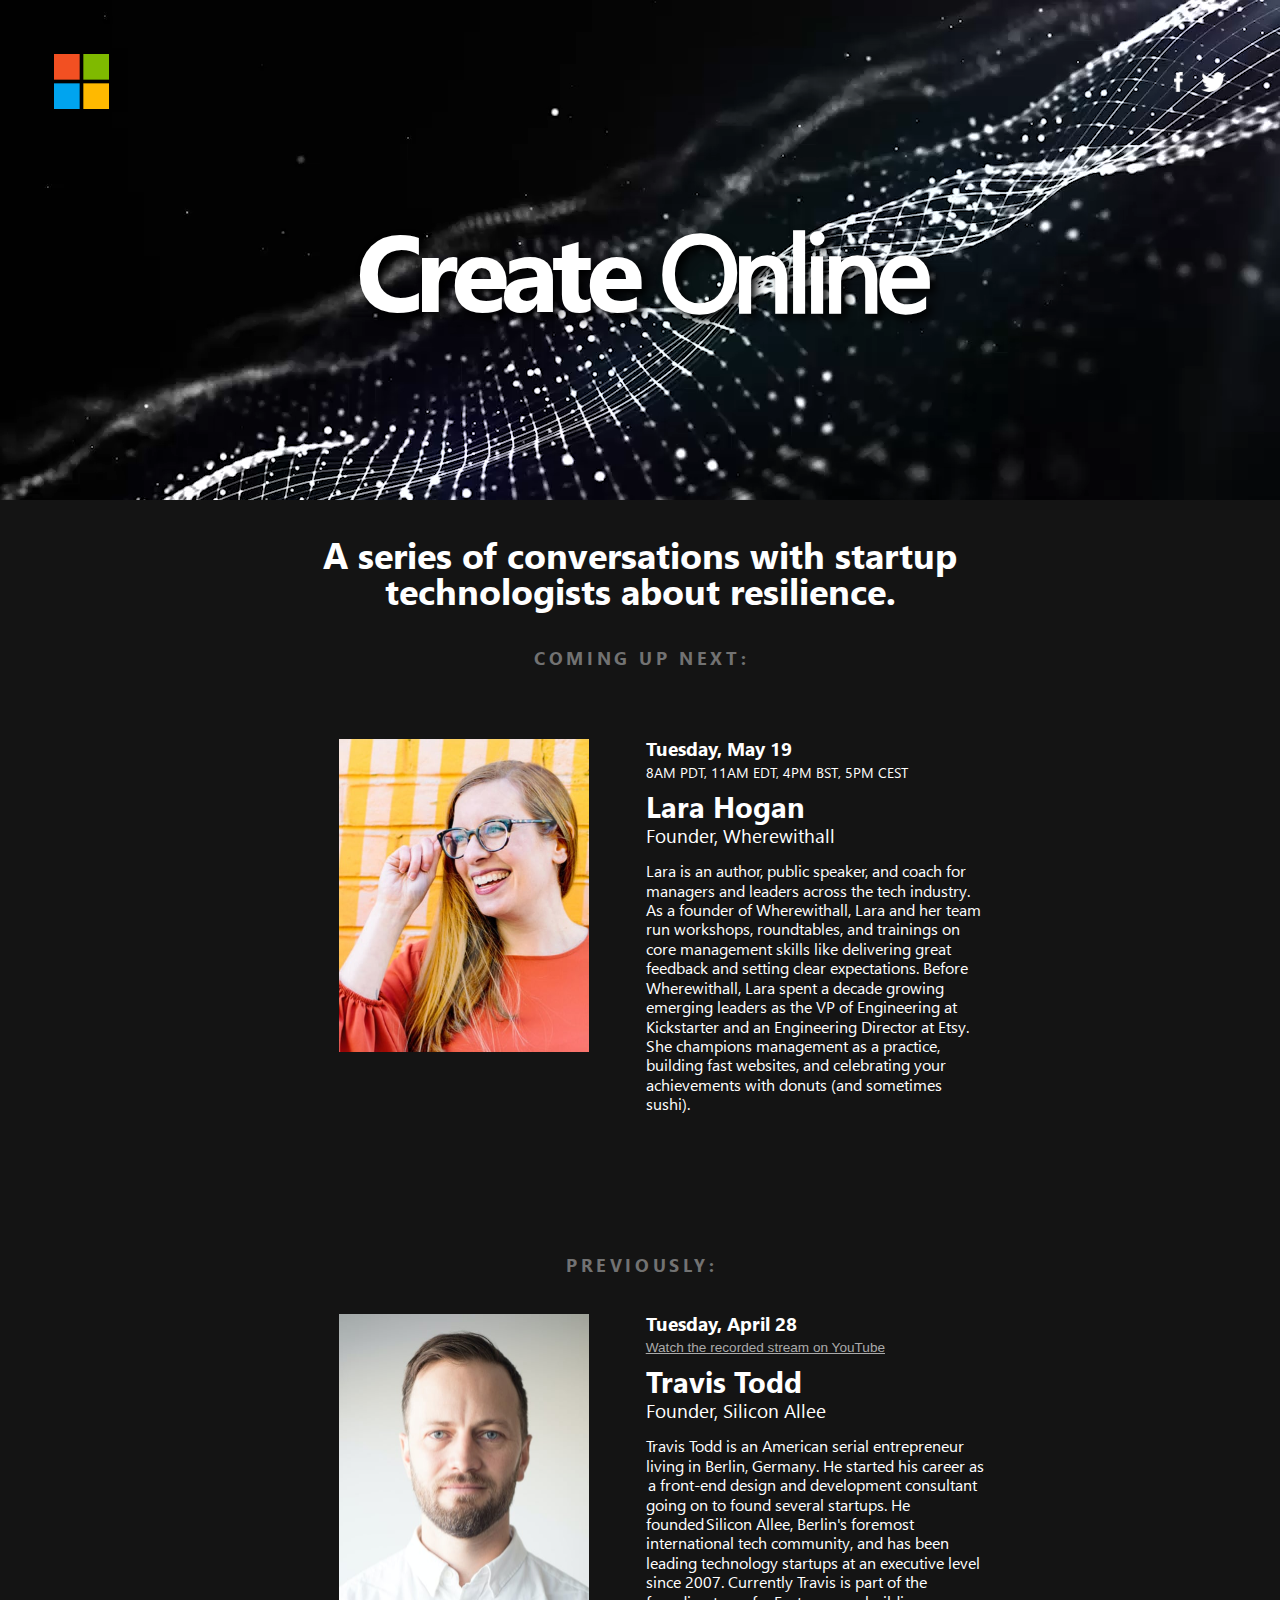
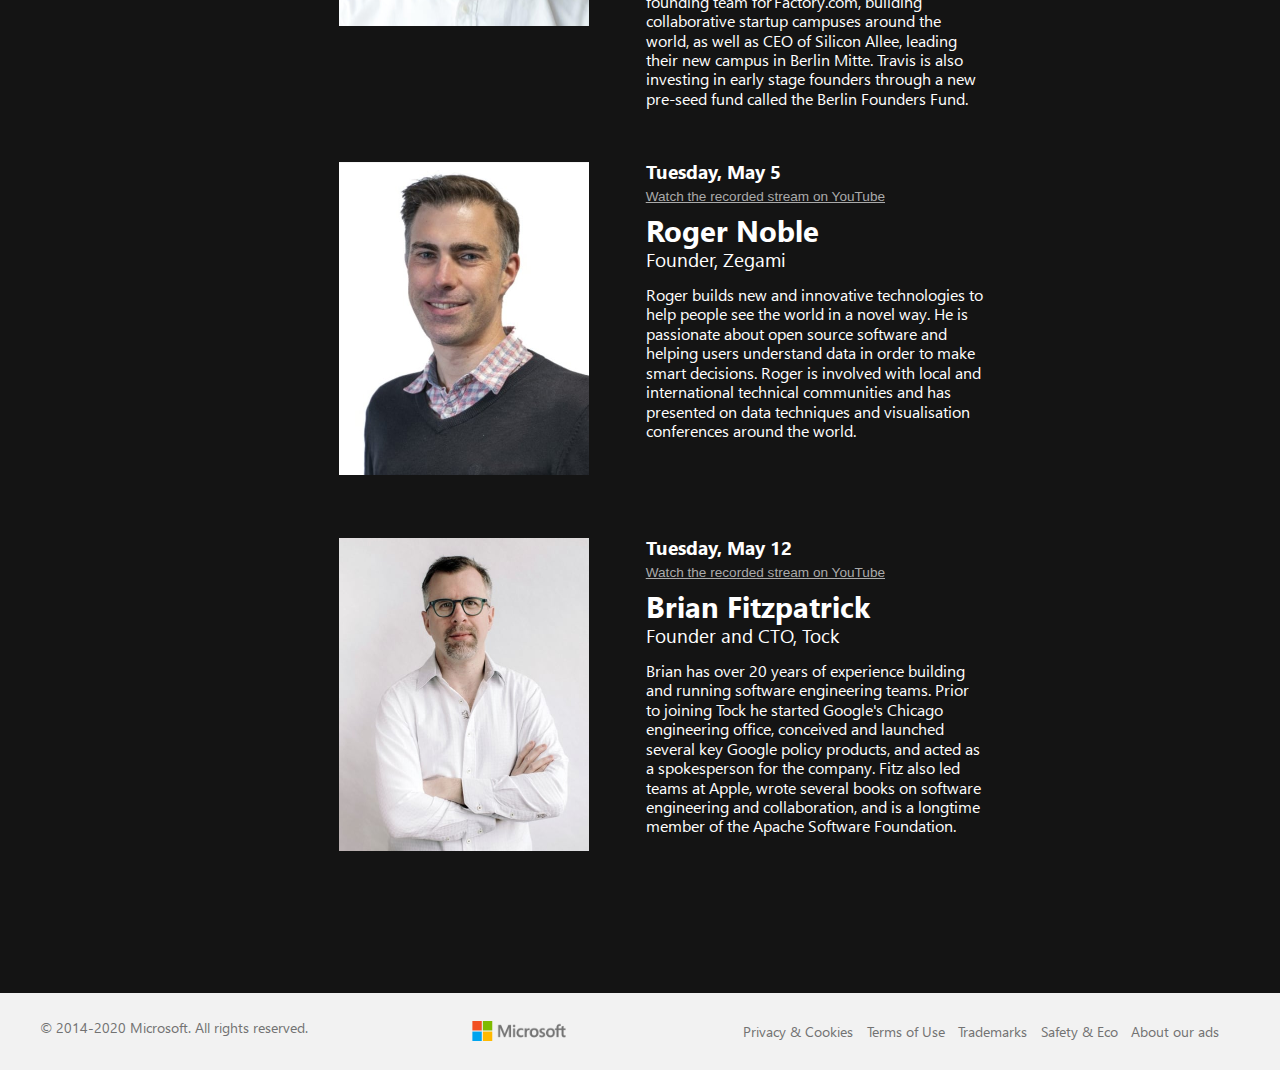
==== commit 88a2001e: "Updating" ====
--- a/index.html
+++ b/index.html
@@ -74,25 +74,12 @@
 <section class="conversations section--dark" id="conversations">
     <div class="tagline">A series of conversations with startup technologists about resilience.</div>
     
-    <div class="today">
+    <!-- <div class="today">
         <h3>Today:</h3>
         <div class="grid">
-            <div class="row guest">
-                <div class="col span6 photo">
-                    <a href="https://youtu.be/GN2nFJ9Ku6Q"><img src="/images/fitz.jpg" width="250"></a>
-                </div>
-                <div class="col span6 description">
-                    <div class="date">Tuesday, May 12</div>
-                    <div class="time">8AM PDT, 11AM EDT, 4PM BST, 5PM CEST</div>
-                    <div class="name">Brian Fitzpatrick</div>
-                    <div class="position">Founder and CTO, Tock</div>
-                    <div class="bio">Brian has over 20 years of experience building and running software engineering teams. Prior to joining Tock he started Google's Chicago engineering office, conceived and launched several key Google policy products, and acted as a spokesperson for the company. Fitz also led teams at Apple, wrote several books on software engineering and collaboration, and is a longtime member of the Apache Software Foundation.</div>
-                    <div class="watch"><a href="https://youtu.be/GN2nFJ9Ku6Q">Watch the stream</a></div>
-                </div>
-            </div>
-            <br clear="all" class="guest-spacer">
+            
         </div>
-     </div>
+     </div> -->
 
     <div class="next">
         <h3>Coming up next:</h3>
@@ -120,7 +107,7 @@
         <div class="grid">
             <div class="row guest">
                 <div class="col span6 photo">
-                    <img src="/images/travis.jpg" width="250">
+                    <a href="https://youtu.be/OqoKl3MYEyU"><img src="/images/travis.jpg" width="250"></a>
                 </div>
                 <div class="col span6 description">
                     <div class="date">Tuesday, April 28</div>
@@ -135,16 +122,30 @@
             <br clear="all" class="guest-spacer">
             <div class="row guest">
                 <div class="col span6 photo">
-                    <img src="/images/roger.jpg" width="250">
+                    <a href="https://youtu.be/FUXEUWa26Dk?t=1090"><img src="/images/roger.jpg" width="250"></a>
                 </div>
                 <div class="col span6 description">
                     <div class="date">Tuesday, May 5</div>
-                    <div class="time"><a href="https://youtu.be/FUXEUWa26Dk">Watch the recorded stream on YouTube</a></div>
+                    <div class="time"><a href="https://youtu.be/FUXEUWa26Dk?t=1090">Watch the recorded stream on YouTube</a></div>
                     <div class="name">Roger Noble</div>
                     <div class="position">Founder, Zegami</div>
                     <div class="bio">Roger builds new and innovative technologies to help people see the world in a novel way. He is passionate about open source software and helping users understand data in order to make smart decisions. Roger is involved with local and international technical communities and has presented on data techniques and visualisation conferences around the world.</div>
                 </div>
             </div>
+            <br clear="all" class="guest-spacer">
+            <div class="row guest">
+                <div class="col span6 photo">
+                    <a href="https://youtu.be/GN2nFJ9Ku6Q?t=810"><img src="/images/fitz.jpg" width="250"></a>
+                </div>
+                <div class="col span6 description">
+                    <div class="date">Tuesday, May 12</div>
+                    <div class="time"><a href="https://youtu.be/GN2nFJ9Ku6Q?t=810">Watch the recorded stream on YouTube</a></div>
+                    <div class="name">Brian Fitzpatrick</div>
+                    <div class="position">Founder and CTO, Tock</div>
+                    <div class="bio">Brian has over 20 years of experience building and running software engineering teams. Prior to joining Tock he started Google's Chicago engineering office, conceived and launched several key Google policy products, and acted as a spokesperson for the company. Fitz also led teams at Apple, wrote several books on software engineering and collaboration, and is a longtime member of the Apache Software Foundation.</div>
+                </div>
+            </div>
+            <br clear="all" class="guest-spacer">
         </div>
      </div>
 </section>
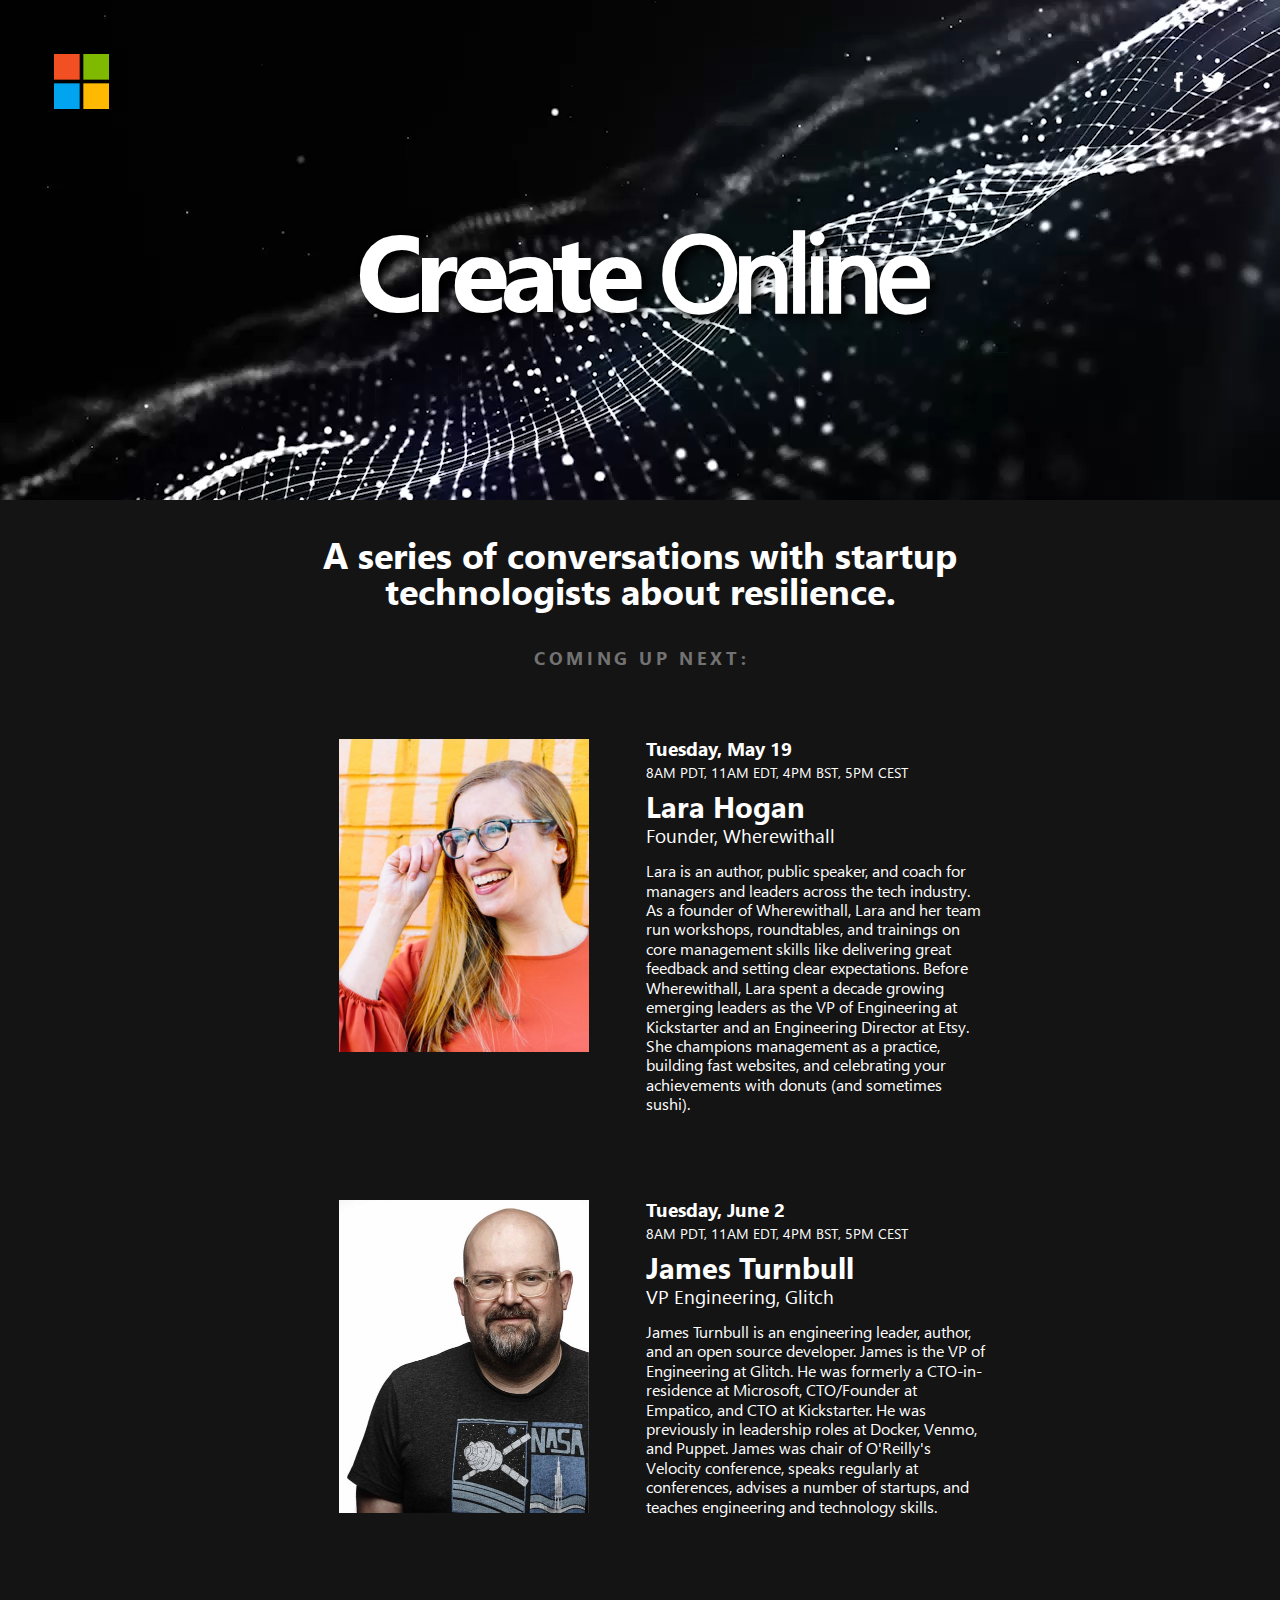
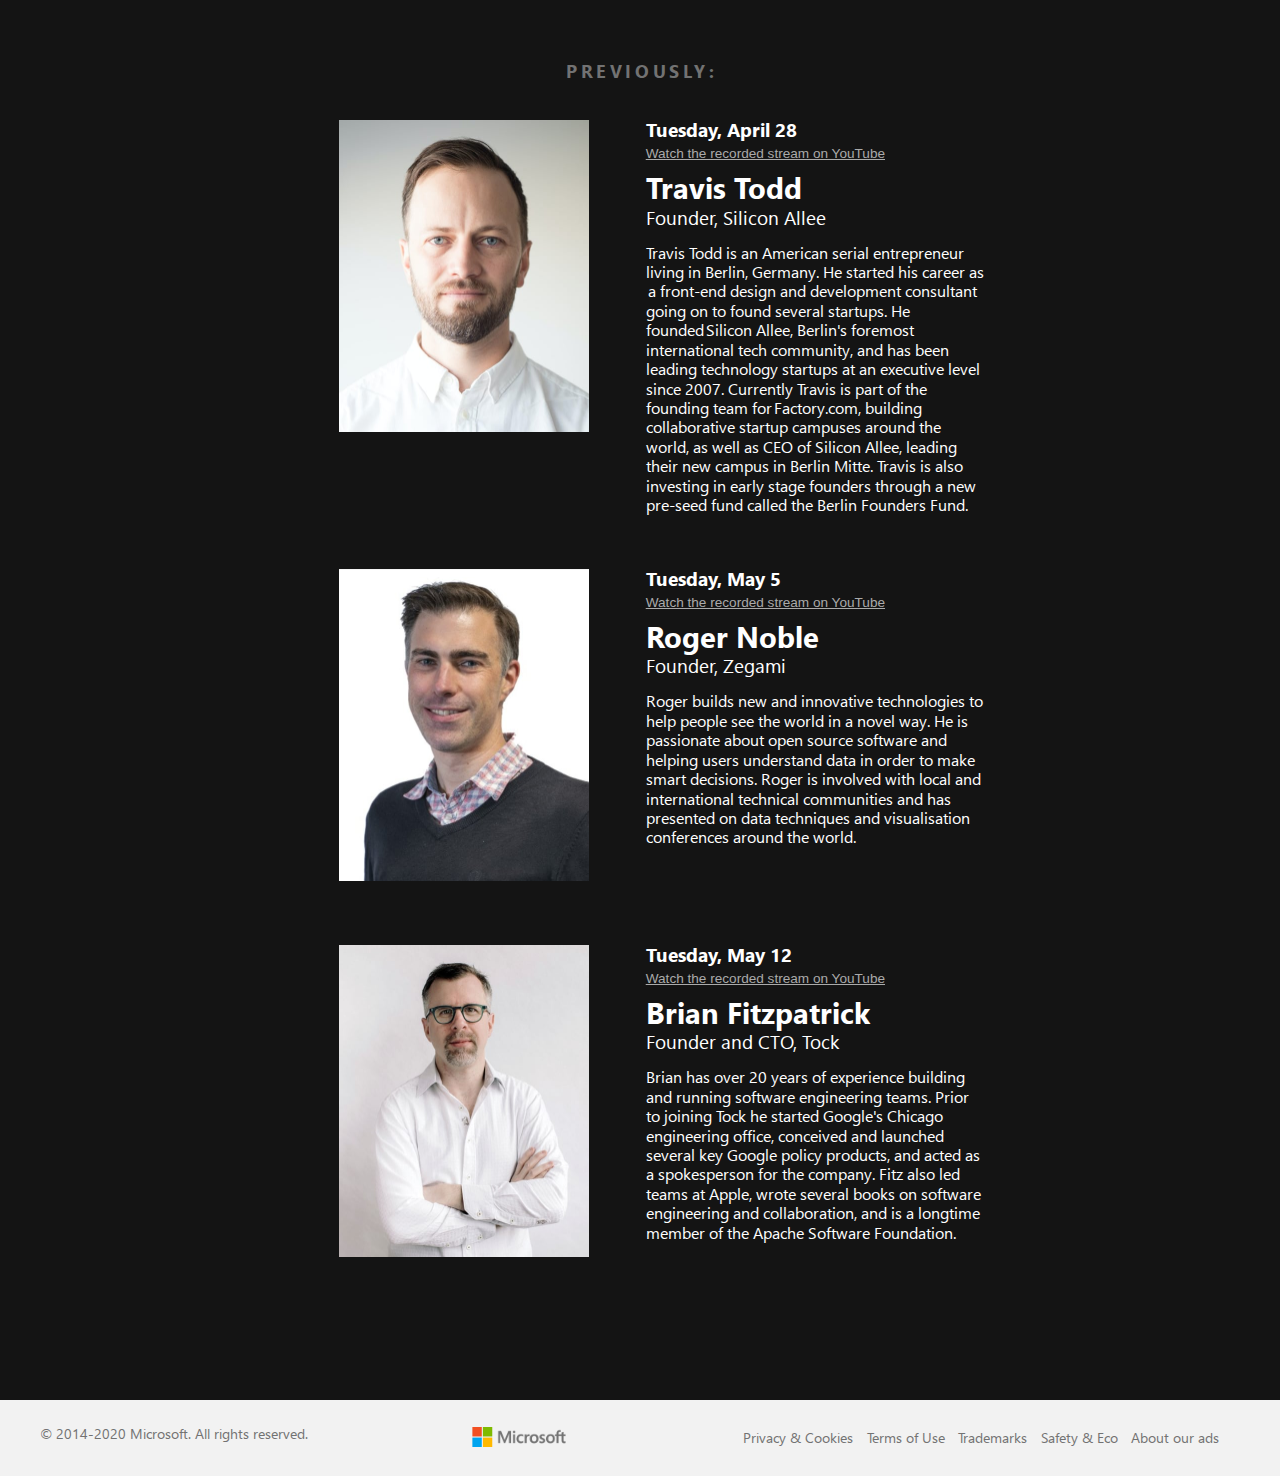
==== commit 80b0f5a4: "Adding james" ====
--- a/index.html
+++ b/index.html
@@ -98,6 +98,22 @@
                 </div>
             </div>
         </div>
+        <br clear="all" class="guest-spacer">
+        <div class="grid">
+            <br clear="all" class="guest-spacer">
+            <div class="row guest">
+                <div class="col span6 photo">
+                    <img src="/images/james.jpg" width="250">
+                </div>
+                <div class="col span6 description">
+                    <div class="date">Tuesday, June 2</div>
+                    <div class="time">8AM PDT, 11AM EDT, 4PM BST, 5PM CEST</div>
+                    <div class="name">James Turnbull</div>
+                    <div class="position">VP Engineering, Glitch</div>
+                    <div class="bio">James Turnbull is an engineering leader, author, and an open source developer. James is the VP of Engineering at Glitch. He was formerly a CTO-in-residence at Microsoft, CTO/Founder at Empatico, and CTO at Kickstarter. He was previously in leadership roles at Docker, Venmo, and Puppet. James was chair of O'Reilly's Velocity conference, speaks regularly at conferences, advises a number of startups, and teaches engineering and technology skills.</div>
+                </div>
+            </div>
+        </div>
      </div>
 </section>
 
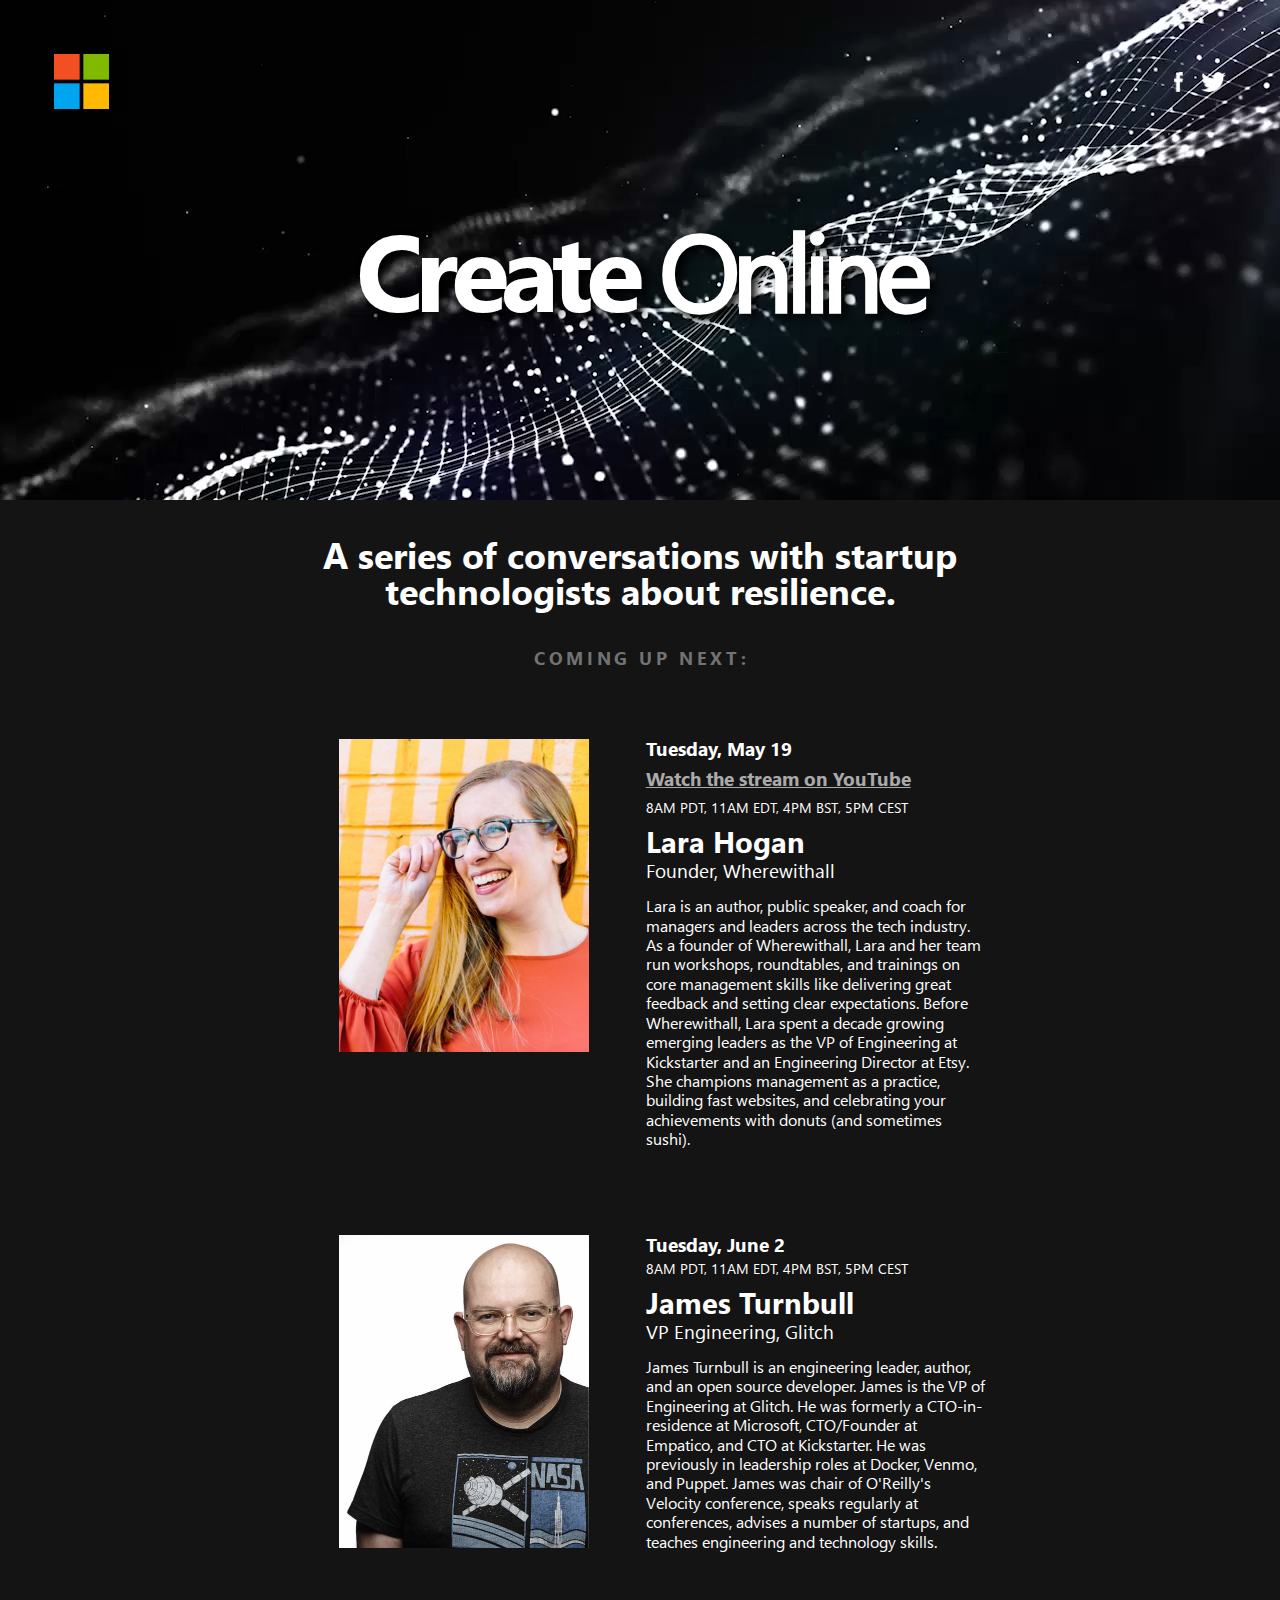
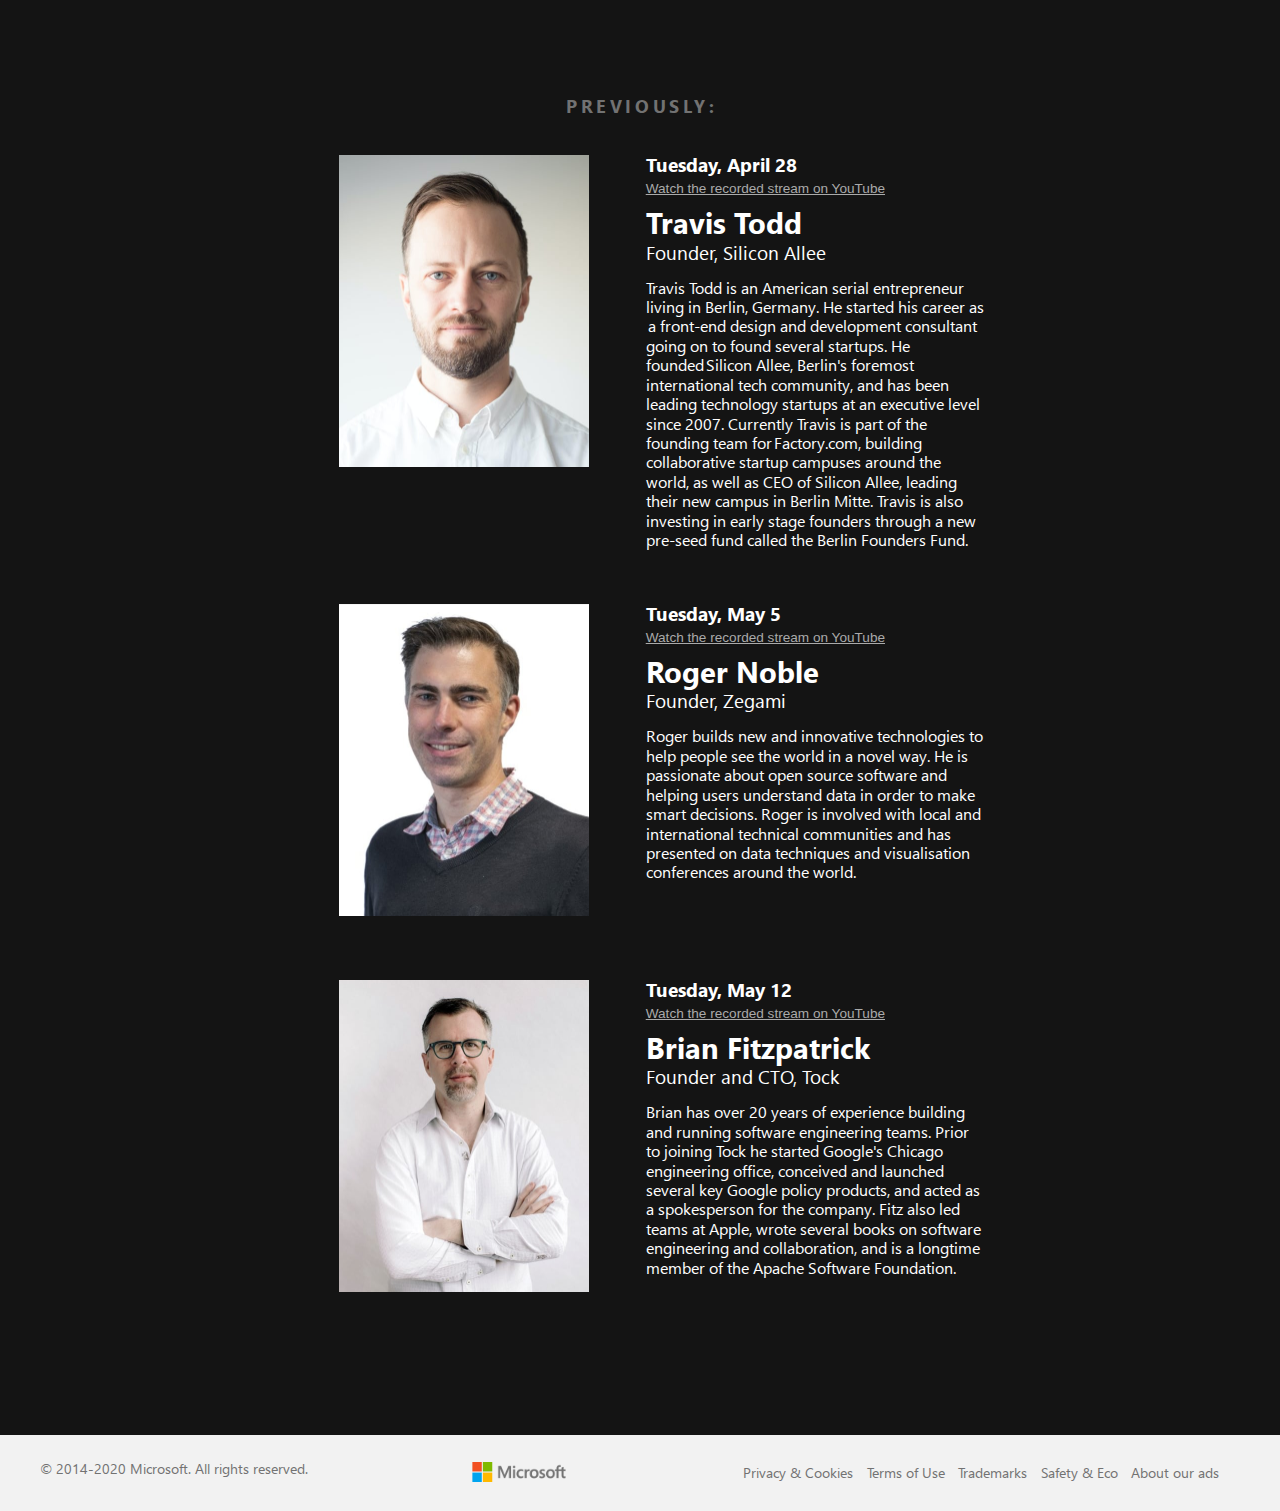
==== commit c60d927e: "Watch now for Lara" ====
--- a/index.html
+++ b/index.html
@@ -87,10 +87,11 @@
             <br clear="all" class="guest-spacer">
             <div class="row guest">
                 <div class="col span6 photo">
-                    <img src="/images/lara.jpg" width="250">
+                    <a href="https://youtu.be/PbAWgW7M6q8"><img src="/images/lara.jpg" width="250"></a>
                 </div>
                 <div class="col span6 description">
                     <div class="date">Tuesday, May 19</div>
+                    <div class="watch"><a href="https://youtu.be/PbAWgW7M6q8">Watch the stream on YouTube</a></div>
                     <div class="time">8AM PDT, 11AM EDT, 4PM BST, 5PM CEST</div>
                     <div class="name">Lara Hogan</div>
                     <div class="position">Founder, Wherewithall</div>
--- a/css/style.css
+++ b/css/style.css
@@ -3605,12 +3605,13 @@
 }
 
 .guest .watch {
-  padding-top: 1em;
+  padding-top: .5em;
+  padding-bottom: .3em;
 }
 
 .guest .watch a {
   font-family: Segoe UI Bold, Arial, Helvetica, sans-serif;
-  font-size: 1.5em;
+  font-size: 1.0em;
 }
 
 .guest .position {
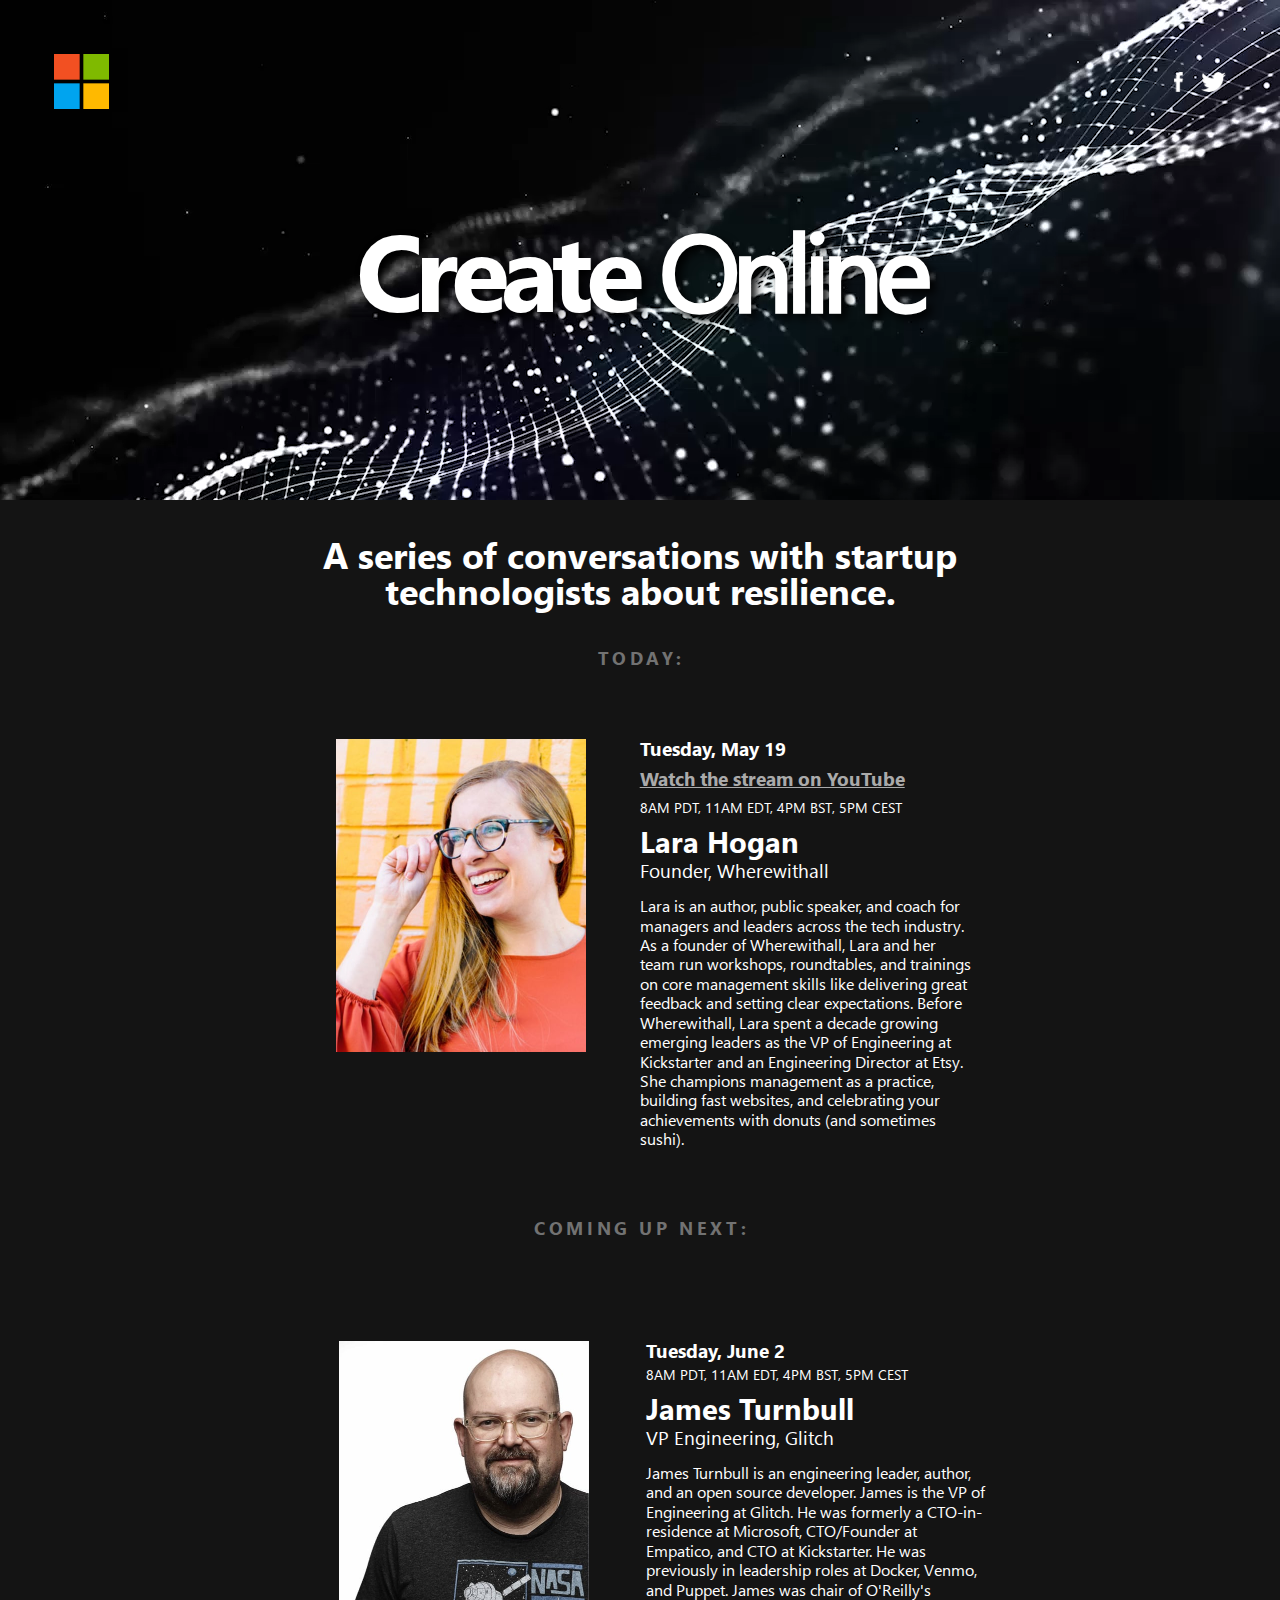
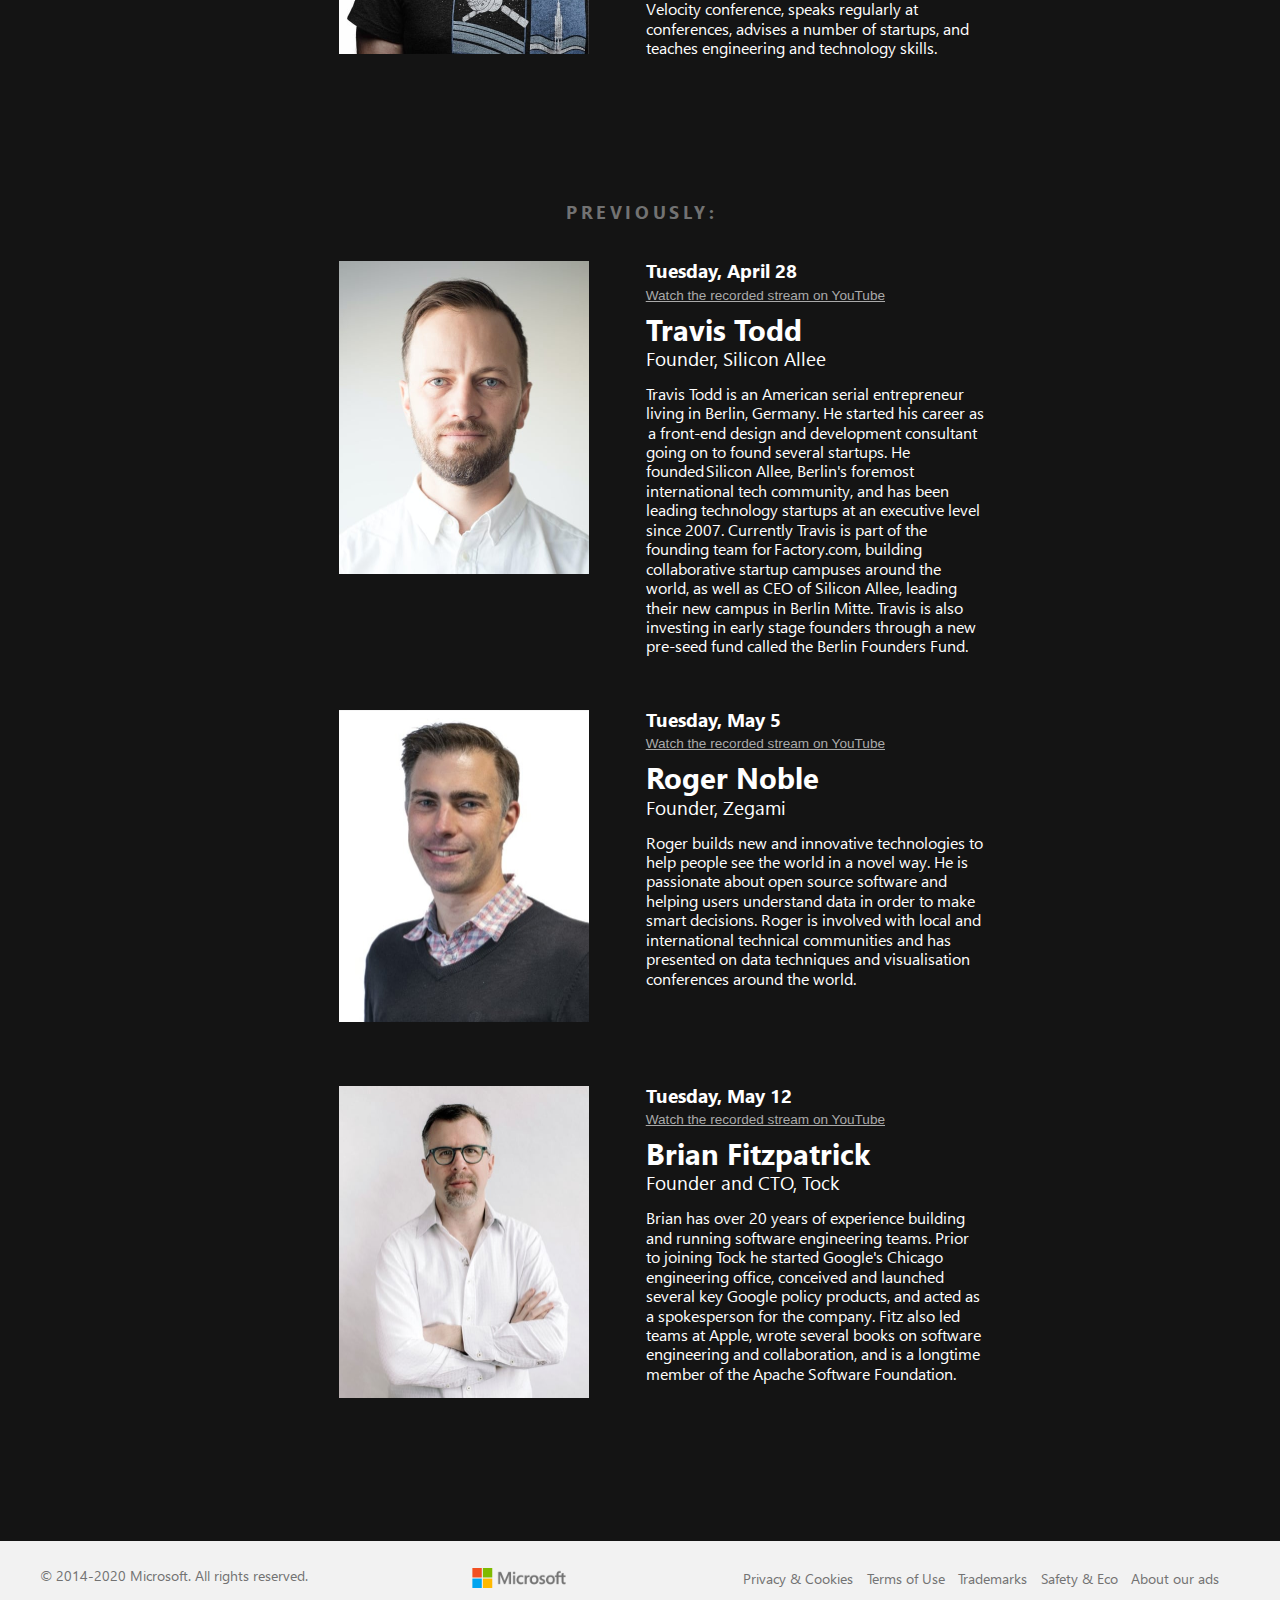
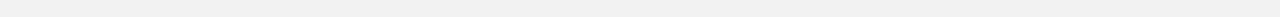
==== commit e990d4d1: "Watch now for Lara" ====
--- a/index.html
+++ b/index.html
@@ -74,16 +74,10 @@
 <section class="conversations section--dark" id="conversations">
     <div class="tagline">A series of conversations with startup technologists about resilience.</div>
     
-    <!-- <div class="today">
+    <div class="today">
         <h3>Today:</h3>
         <div class="grid">
-            
-        </div>
-     </div> -->
-
-    <div class="next">
-        <h3>Coming up next:</h3>
-        <div class="grid">
+            <div class="grid">
             <br clear="all" class="guest-spacer">
             <div class="row guest">
                 <div class="col span6 photo">
@@ -99,6 +93,12 @@
                 </div>
             </div>
         </div>
+        </div>
+     </div> 
+
+    <div class="next">
+        <h3>Coming up next:</h3>
+        
         <br clear="all" class="guest-spacer">
         <div class="grid">
             <br clear="all" class="guest-spacer">
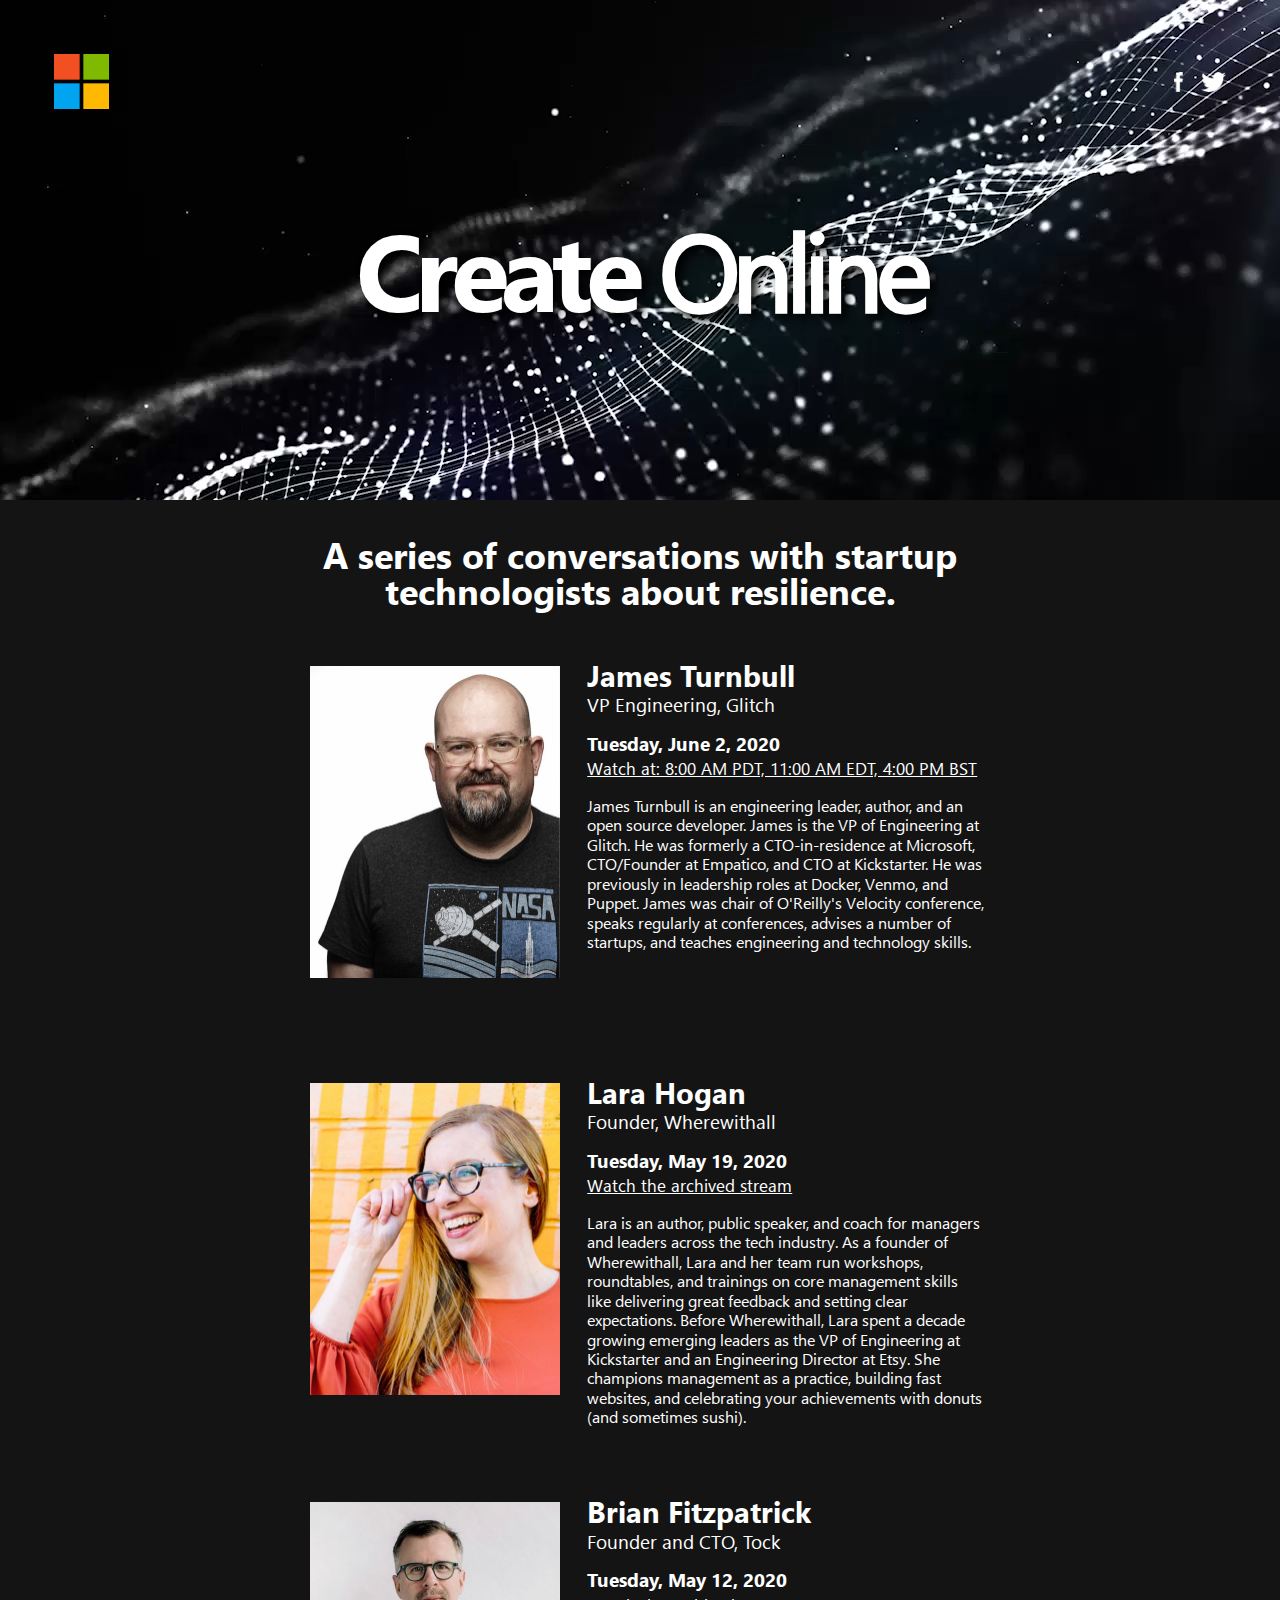
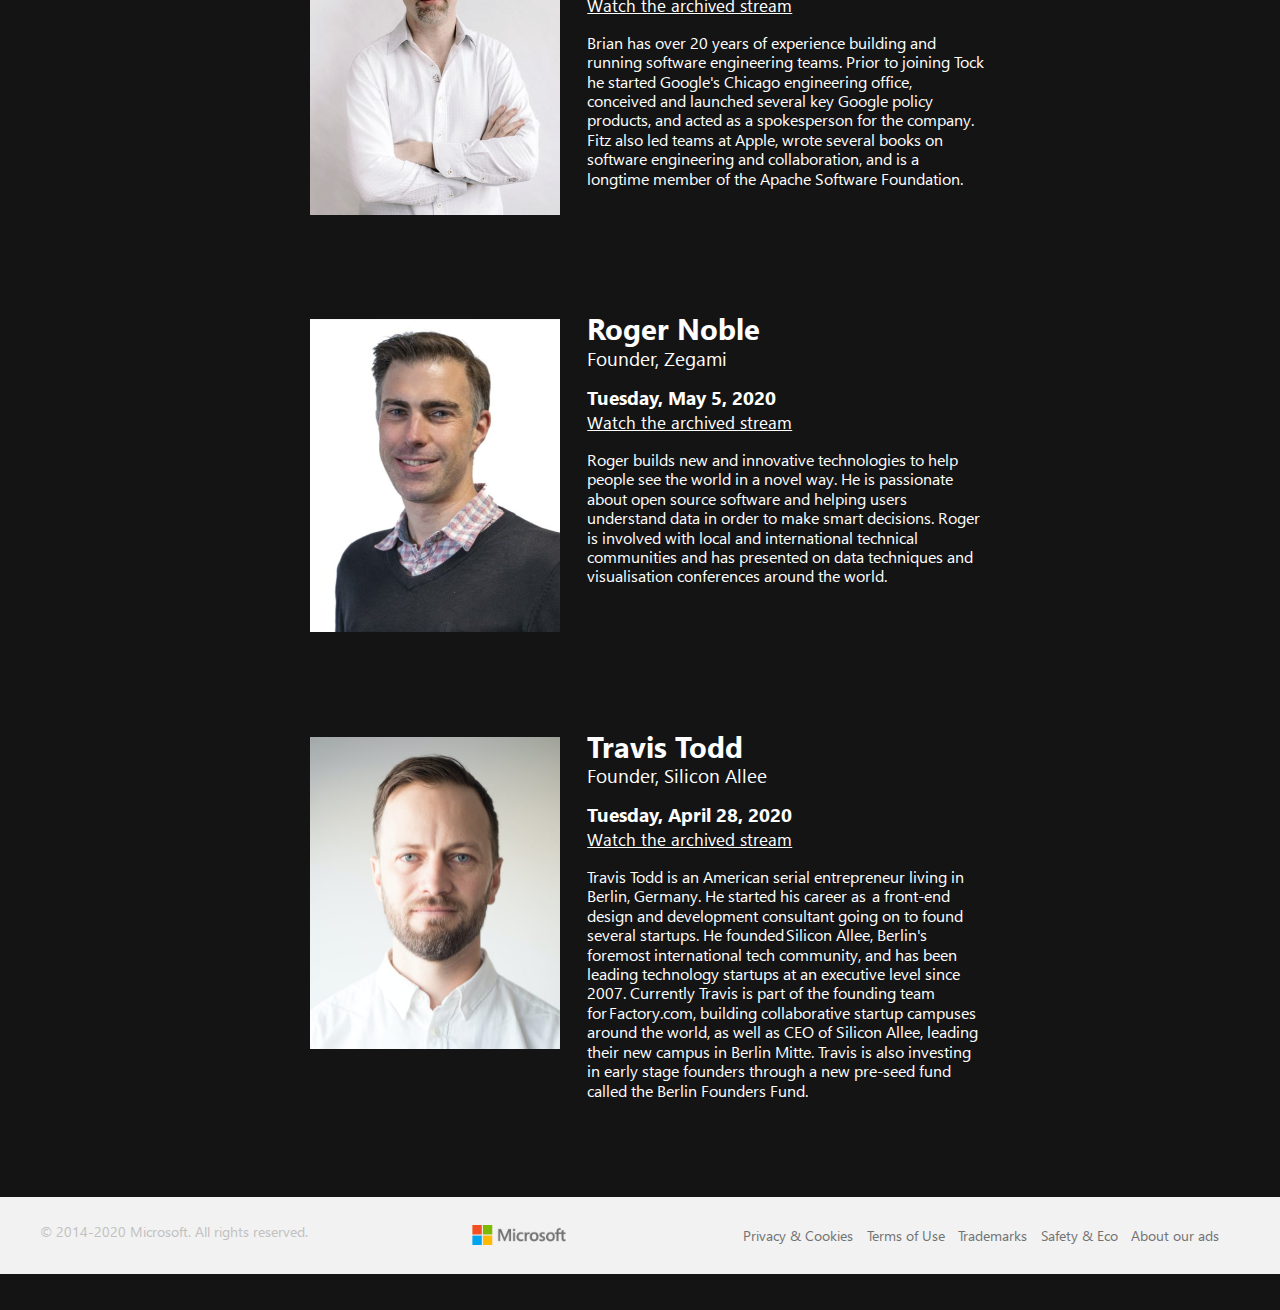
==== commit 7e198920: "updating" ====
--- a/index.html
+++ b/index.html
@@ -61,7 +61,7 @@
 <div class="hero section--dark">
     <div class="hero__bg">
         <video autoplay="" playsinline="" loop>
-            <source src="/videos/Flowing_particles_Small v2.mp4" type="video/mp4">
+            <source src="/videos/Flowing_particles_Small-v2.mp4" type="video/mp4">
         </video>
     </div>
     <div class="hero__content">
@@ -74,98 +74,84 @@
 <section class="conversations section--dark" id="conversations">
     <div class="tagline">A series of conversations with startup technologists about resilience.</div>
     
-    <div class="today">
-        <h3>Today:</h3>
-        <div class="grid">
-            <div class="grid">
-            <br clear="all" class="guest-spacer">
-            <div class="row guest">
-                <div class="col span6 photo">
-                    <a href="https://youtu.be/PbAWgW7M6q8"><img src="/images/lara.jpg" width="250"></a>
+    <div class="next">
+        <div class="grid"><div class="row guest">
+                <script></script>
+                <div class="col span5 photo">
+                    <img src="/images/james.jpg" width="250">
                 </div>
-                <div class="col span6 description">
-                    <div class="date">Tuesday, May 19</div>
-                    <div class="watch"><a href="https://youtu.be/PbAWgW7M6q8">Watch the stream on YouTube</a></div>
-                    <div class="time">8AM PDT, 11AM EDT, 4PM BST, 5PM CEST</div>
+                <div class="col span7 description">
+                   
+                    <div class="name">James Turnbull</div>
+                    <div class="position">VP Engineering, Glitch</div>
+
+                     <div class="date">Tuesday, June 2, 2020</div>
+                    <div class="watch"><div><a href="https://youtu.be/-r2x5qeN6Rg?t=0">Watch at: 8:00 AM PDT, 11:00 AM EDT, 4:00 PM BST</a></div></div>
+                    <div class="bio">James Turnbull is an engineering leader, author, and an open source developer. James is the VP of Engineering at Glitch. He was formerly a CTO-in-residence at Microsoft, CTO/Founder at Empatico, and CTO at Kickstarter. He was previously in leadership roles at Docker, Venmo, and Puppet. James was chair of O&#39;Reilly&#39;s Velocity conference, speaks regularly at conferences, advises a number of startups, and teaches engineering and technology skills.</div>
+                </div>
+            </div>
+            <br clear="all" class="guest-spacer"><div class="row guest">
+                <script></script>
+                <div class="col span5 photo">
+                    <img src="/images/lara.jpg" width="250">
+                </div>
+                <div class="col span7 description">
+                   
                     <div class="name">Lara Hogan</div>
                     <div class="position">Founder, Wherewithall</div>
+
+                     <div class="date">Tuesday, May 19, 2020</div>
+                    <div class="watch"><div><a href="https://youtu.be/PbAWgW7M6q8?t=918">Watch the archived stream</a></div></div>
                     <div class="bio">Lara is an author, public speaker, and coach for managers and leaders across the tech industry. As a founder of Wherewithall, Lara and her team run workshops, roundtables, and trainings on core management skills like delivering great feedback and setting clear expectations. Before Wherewithall, Lara spent a decade growing emerging leaders as the VP of Engineering at Kickstarter and an Engineering Director at Etsy. She champions management as a practice, building fast websites, and celebrating your achievements with donuts (and sometimes sushi).</div>
                 </div>
             </div>
-        </div>
-        </div>
-     </div> 
+            <br clear="all" class="guest-spacer"><div class="row guest">
+                <script></script>
+                <div class="col span5 photo">
+                    <img src="/images/fitz.jpg" width="250">
+                </div>
+                <div class="col span7 description">
+                   
+                    <div class="name">Brian Fitzpatrick</div>
+                    <div class="position">Founder and CTO, Tock</div>
 
-    <div class="next">
-        <h3>Coming up next:</h3>
-        
-        <br clear="all" class="guest-spacer">
-        <div class="grid">
-            <br clear="all" class="guest-spacer">
-            <div class="row guest">
-                <div class="col span6 photo">
-                    <img src="/images/james.jpg" width="250">
-                </div>
-                <div class="col span6 description">
-                    <div class="date">Tuesday, June 2</div>
-                    <div class="time">8AM PDT, 11AM EDT, 4PM BST, 5PM CEST</div>
-                    <div class="name">James Turnbull</div>
-                    <div class="position">VP Engineering, Glitch</div>
-                    <div class="bio">James Turnbull is an engineering leader, author, and an open source developer. James is the VP of Engineering at Glitch. He was formerly a CTO-in-residence at Microsoft, CTO/Founder at Empatico, and CTO at Kickstarter. He was previously in leadership roles at Docker, Venmo, and Puppet. James was chair of O'Reilly's Velocity conference, speaks regularly at conferences, advises a number of startups, and teaches engineering and technology skills.</div>
+                     <div class="date">Tuesday, May 12, 2020</div>
+                    <div class="watch"><div><a href="https://youtu.be/GN2nFJ9Ku6Q?t=810">Watch the archived stream</a></div></div>
+                    <div class="bio">Brian has over 20 years of experience building and running software engineering teams. Prior to joining Tock he started Google&#39;s Chicago engineering office, conceived and launched several key Google policy products, and acted as a spokesperson for the company. Fitz also led teams at Apple, wrote several books on software engineering and collaboration, and is a longtime member of the Apache Software Foundation.</div>
                 </div>
             </div>
-        </div>
-     </div>
-</section>
-
-<section class="conversations section--dark" id="conversations">
-    <div class="previously">
-        <h3>Previously:</h3>
-        <div class="grid">
-            <div class="row guest">
-                <div class="col span6 photo">
-                    <a href="https://youtu.be/OqoKl3MYEyU"><img src="/images/travis.jpg" width="250"></a>
+            <br clear="all" class="guest-spacer"><div class="row guest">
+                <script></script>
+                <div class="col span5 photo">
+                    <img src="/images/roger.jpg" width="250">
                 </div>
-                <div class="col span6 description">
-                    <div class="date">Tuesday, April 28</div>
-                    <div class="time"><a href="https://youtu.be/OqoKl3MYEyU">Watch the recorded stream on YouTube</a></div>
-                    <div class="name">Travis Todd</div>
-                    <div class="position">Founder, Silicon Allee</div>
-                    <div class="bio">Travis Todd is an American serial entrepreneur living in Berlin, Germany. He started his career as  a front-end design and development consultant going on to found several startups. He founded Silicon Allee, Berlin's foremost international tech community, and has been leading technology startups at an executive level since 2007. Currently Travis is part of the founding team for Factory.com, building collaborative startup campuses around the world, as well as CEO of Silicon Allee, leading their new campus in Berlin Mitte. Travis is also investing in early stage founders through a new pre-seed fund called the Berlin Founders Fund. 
-                    </div>
-                 
-                </div>
-            </div>
-            <br clear="all" class="guest-spacer">
-            <div class="row guest">
-                <div class="col span6 photo">
-                    <a href="https://youtu.be/FUXEUWa26Dk?t=1090"><img src="/images/roger.jpg" width="250"></a>
-                </div>
-                <div class="col span6 description">
-                    <div class="date">Tuesday, May 5</div>
-                    <div class="time"><a href="https://youtu.be/FUXEUWa26Dk?t=1090">Watch the recorded stream on YouTube</a></div>
+                <div class="col span7 description">
+                   
                     <div class="name">Roger Noble</div>
                     <div class="position">Founder, Zegami</div>
+
+                     <div class="date">Tuesday, May 5, 2020</div>
+                    <div class="watch"><div><a href="https://youtu.be/FUXEUWa26Dk?t=1090">Watch the archived stream</a></div></div>
                     <div class="bio">Roger builds new and innovative technologies to help people see the world in a novel way. He is passionate about open source software and helping users understand data in order to make smart decisions. Roger is involved with local and international technical communities and has presented on data techniques and visualisation conferences around the world.</div>
                 </div>
             </div>
-            <br clear="all" class="guest-spacer">
-            <div class="row guest">
-                <div class="col span6 photo">
-                    <a href="https://youtu.be/GN2nFJ9Ku6Q?t=810"><img src="/images/fitz.jpg" width="250"></a>
+            <br clear="all" class="guest-spacer"><div class="row guest">
+                <script></script>
+                <div class="col span5 photo">
+                    <img src="/images/travis.jpg" width="250">
                 </div>
-                <div class="col span6 description">
-                    <div class="date">Tuesday, May 12</div>
-                    <div class="time"><a href="https://youtu.be/GN2nFJ9Ku6Q?t=810">Watch the recorded stream on YouTube</a></div>
-                    <div class="name">Brian Fitzpatrick</div>
-                    <div class="position">Founder and CTO, Tock</div>
-                    <div class="bio">Brian has over 20 years of experience building and running software engineering teams. Prior to joining Tock he started Google's Chicago engineering office, conceived and launched several key Google policy products, and acted as a spokesperson for the company. Fitz also led teams at Apple, wrote several books on software engineering and collaboration, and is a longtime member of the Apache Software Foundation.</div>
+                <div class="col span7 description">
+                   
+                    <div class="name">Travis Todd</div>
+                    <div class="position">Founder, Silicon Allee</div>
+
+                     <div class="date">Tuesday, April 28, 2020</div>
+                    <div class="watch"><div><a href="https://youtu.be/OqoKl3MYEyU?t=undefined">Watch the archived stream</a></div></div>
+                    <div class="bio">Travis Todd is an American serial entrepreneur living in Berlin, Germany. He started his career as  a front-end design and development consultant going on to found several startups. He founded Silicon Allee, Berlin&#39;s foremost international tech community, and has been leading technology startups at an executive level since 2007. Currently Travis is part of the founding team for Factory.com, building collaborative startup campuses around the world, as well as CEO of Silicon Allee, leading their new campus in Berlin Mitte. Travis is also investing in early stage founders through a new pre-seed fund called the Berlin Founders Fund.</div>
                 </div>
             </div>
-            <br clear="all" class="guest-spacer">
-        </div>
-     </div>
-</section>
+            <br clear="all" class="guest-spacer"></div>
+    </div>
 
     <footer class="footer">
         <div class="grid">
@@ -174,7 +160,7 @@
                     <p>© 2014-2020 Microsoft. All rights reserved.</p>
                 </div>
                 <div class="footer__content--center"><a href="https://startups.microsoft.com/en-us/" target="_blank"
-                        alt="Microsoft for Startups"><img src="images/Microsoft Logo@2x.png" alt="Microsoft logo"></a>
+                        alt="Microsoft for Startups"><img src="images/Microsoft-Logo@2x.png" alt="Microsoft logo"></a>
                 </div>
                 <div class="footer__content--right"><a href="https://go.microsoft.com/fwlink/?LinkId=521839"
                         target="_blank">Privacy &amp; Cookies</a><a
--- a/css/style.css
+++ b/css/style.css
@@ -3568,6 +3568,7 @@
 
 .guest {
   clear: both;
+  margin-top: 1em;
   margin-bottom: 1em;
 }
 
@@ -3587,7 +3588,7 @@
 
 .guest .date {
   font-family: Segoe UI Bold, Arial, Helvetica, sans-serif;
-  margin-bottom: 0;
+  margin-top: 1em;
   padding-bottom: 0;
 }
 
@@ -3601,17 +3602,17 @@
 .guest .name {
   font-family: Segoe UI Bold, Arial, Helvetica, sans-serif;
   font-size: 1.5em;
-  margin-top: 0.5em;
 }
 
 .guest .watch {
   padding-top: .5em;
-  padding-bottom: .3em;
+  font-size: 0.6em;
 }
 
 .guest .watch a {
-  font-family: Segoe UI Bold, Arial, Helvetica, sans-serif;
-  font-size: 1.0em;
+  font-family: Segoe UI, Arial, Helvetica, sans-serif;
+  font-size: 1.5em;
+  color: white;
 }
 
 .guest .position {
@@ -3623,3 +3624,6 @@
   font-size: 0.8em;
 }
 
+.guest .photo {
+  padding-bottom: 1em;
+}
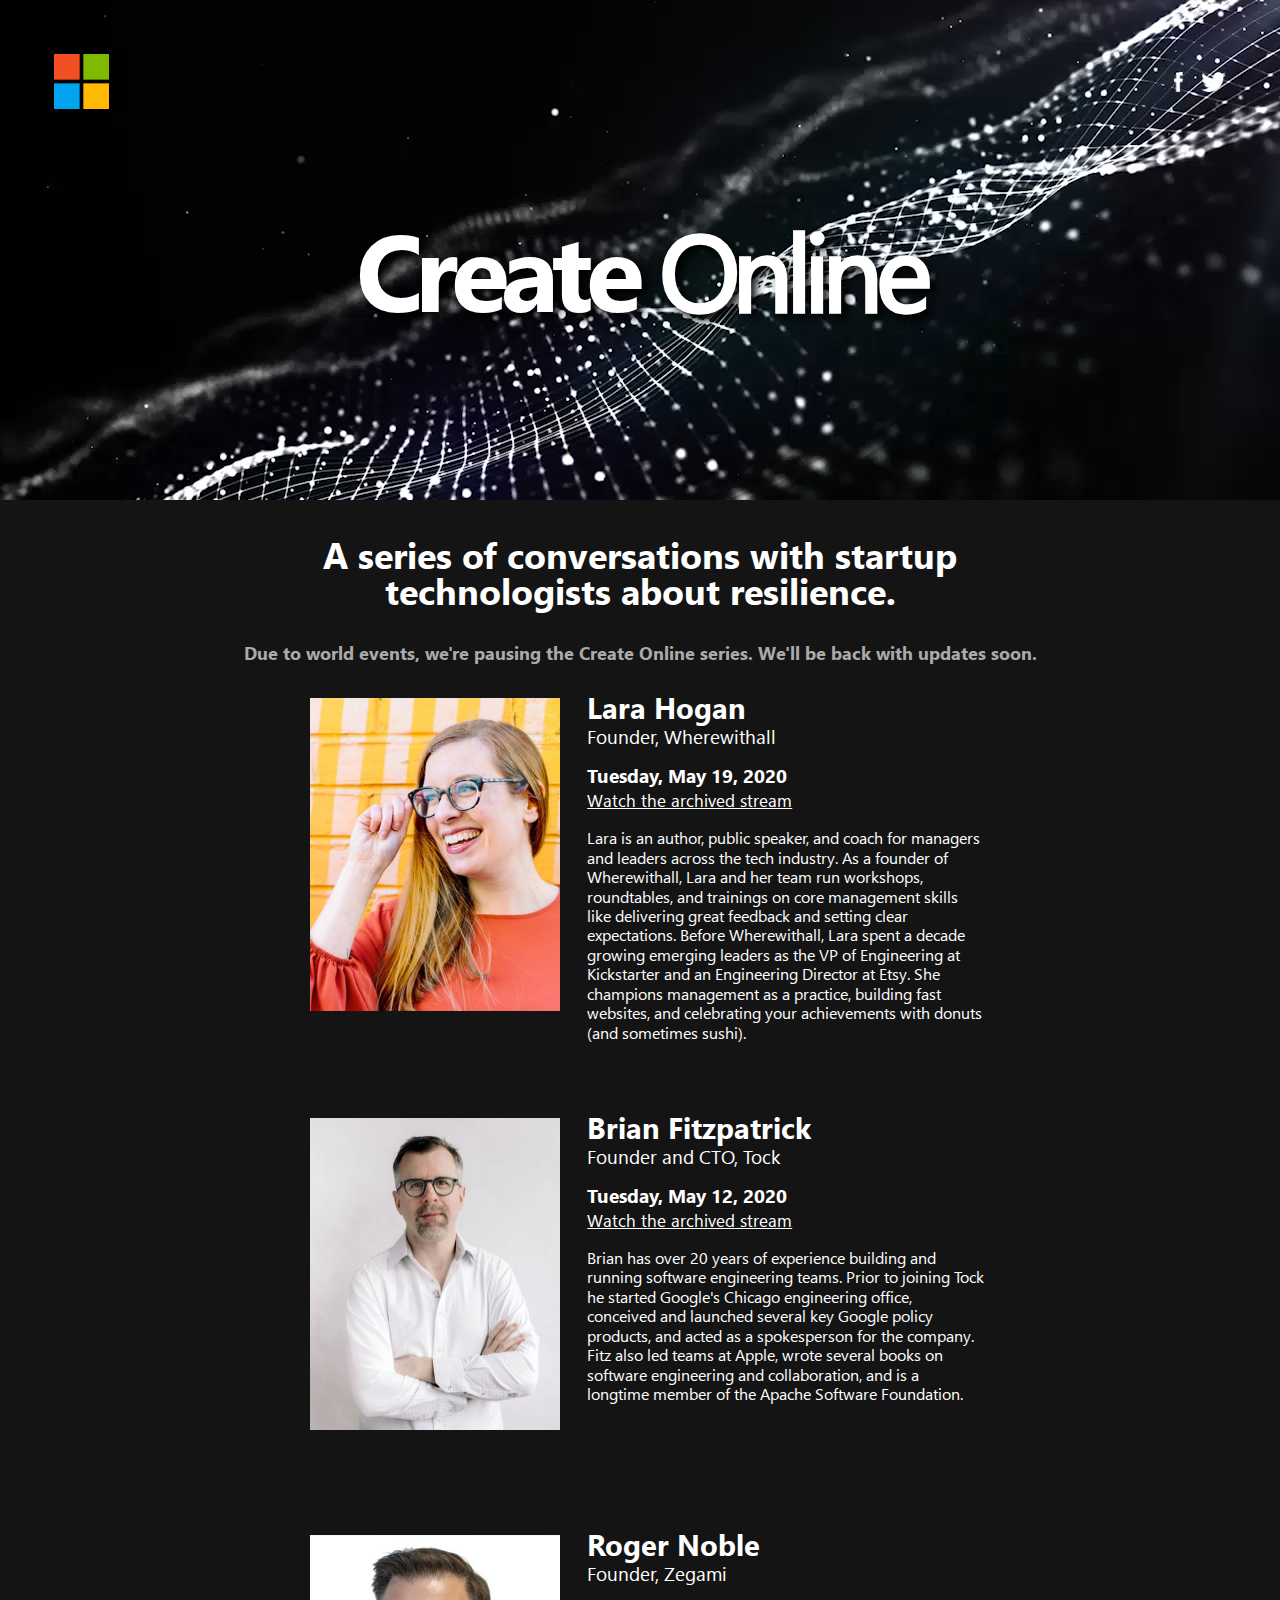
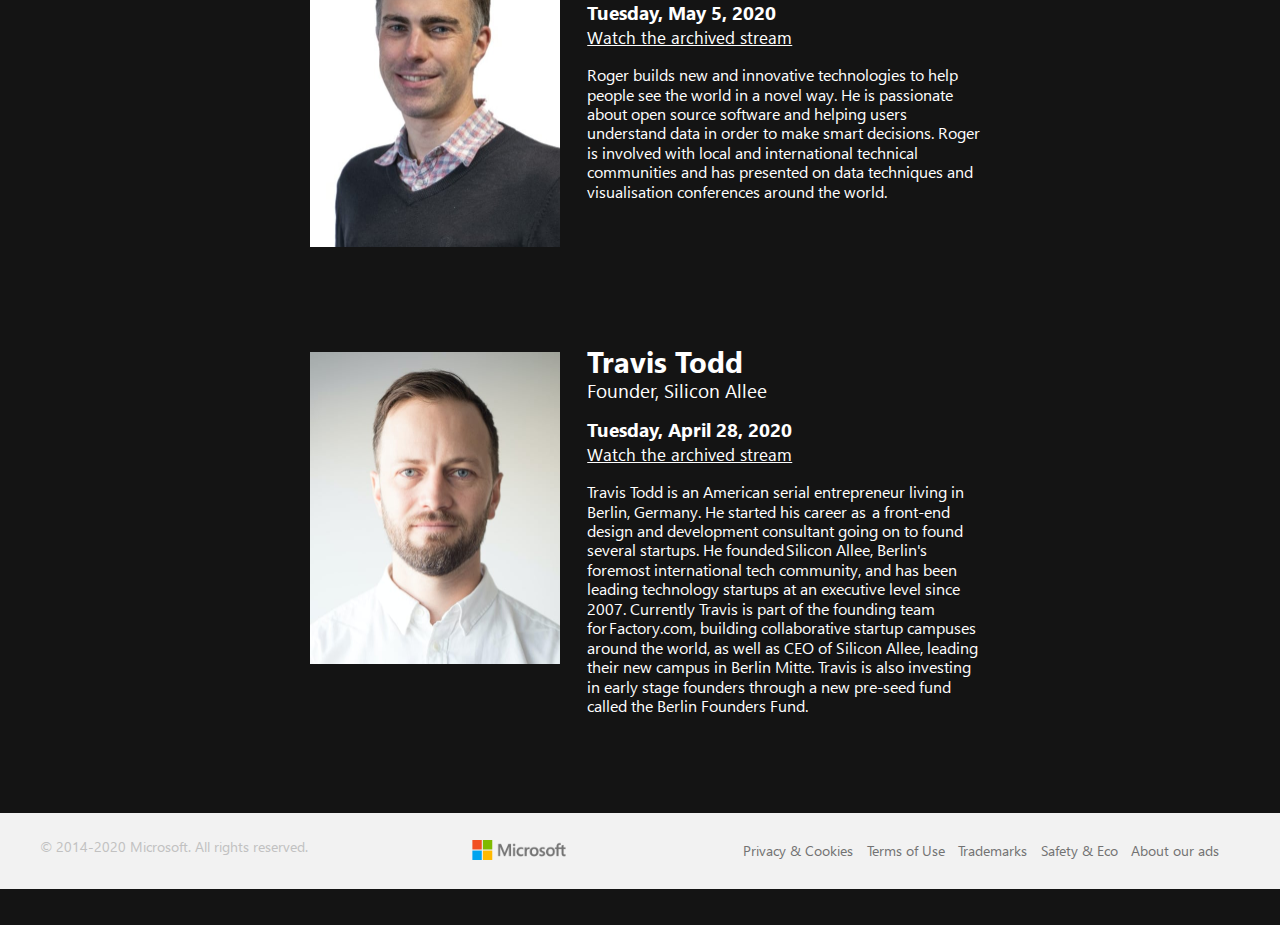
==== commit 1d8b4b42: "Pause" ====
--- a/index.html
+++ b/index.html
@@ -74,23 +74,10 @@
 <section class="conversations section--dark" id="conversations">
     <div class="tagline">A series of conversations with startup technologists about resilience.</div>
     
+    <div class="note">Due to world events, we're pausing the Create Online series. We'll be back with updates soon.</div>
+
     <div class="next">
         <div class="grid"><div class="row guest">
-                <script></script>
-                <div class="col span5 photo">
-                    <img src="/images/james.jpg" width="250">
-                </div>
-                <div class="col span7 description">
-                   
-                    <div class="name">James Turnbull</div>
-                    <div class="position">VP Engineering, Glitch</div>
-
-                     <div class="date">Tuesday, June 2, 2020</div>
-                    <div class="watch"><div><a href="https://youtu.be/-r2x5qeN6Rg?t=0">Watch at: 8:00 AM PDT, 11:00 AM EDT, 4:00 PM BST</a></div></div>
-                    <div class="bio">James Turnbull is an engineering leader, author, and an open source developer. James is the VP of Engineering at Glitch. He was formerly a CTO-in-residence at Microsoft, CTO/Founder at Empatico, and CTO at Kickstarter. He was previously in leadership roles at Docker, Venmo, and Puppet. James was chair of O&#39;Reilly&#39;s Velocity conference, speaks regularly at conferences, advises a number of startups, and teaches engineering and technology skills.</div>
-                </div>
-            </div>
-            <br clear="all" class="guest-spacer"><div class="row guest">
                 <script></script>
                 <div class="col span5 photo">
                     <img src="/images/lara.jpg" width="250">
--- a/css/style.css
+++ b/css/style.css
@@ -706,6 +706,14 @@
 
 .conversations {
   min-height: 600px;
+}
+
+.conversations .note {
+  font-family: Segoe UI Bold, Arial, Helvetica, sans-serif;
+  font-size: 1em;
+  text-align: center;
+  color: #aaa;
+  margin-bottom: 2em;
 }
 
 .next a {
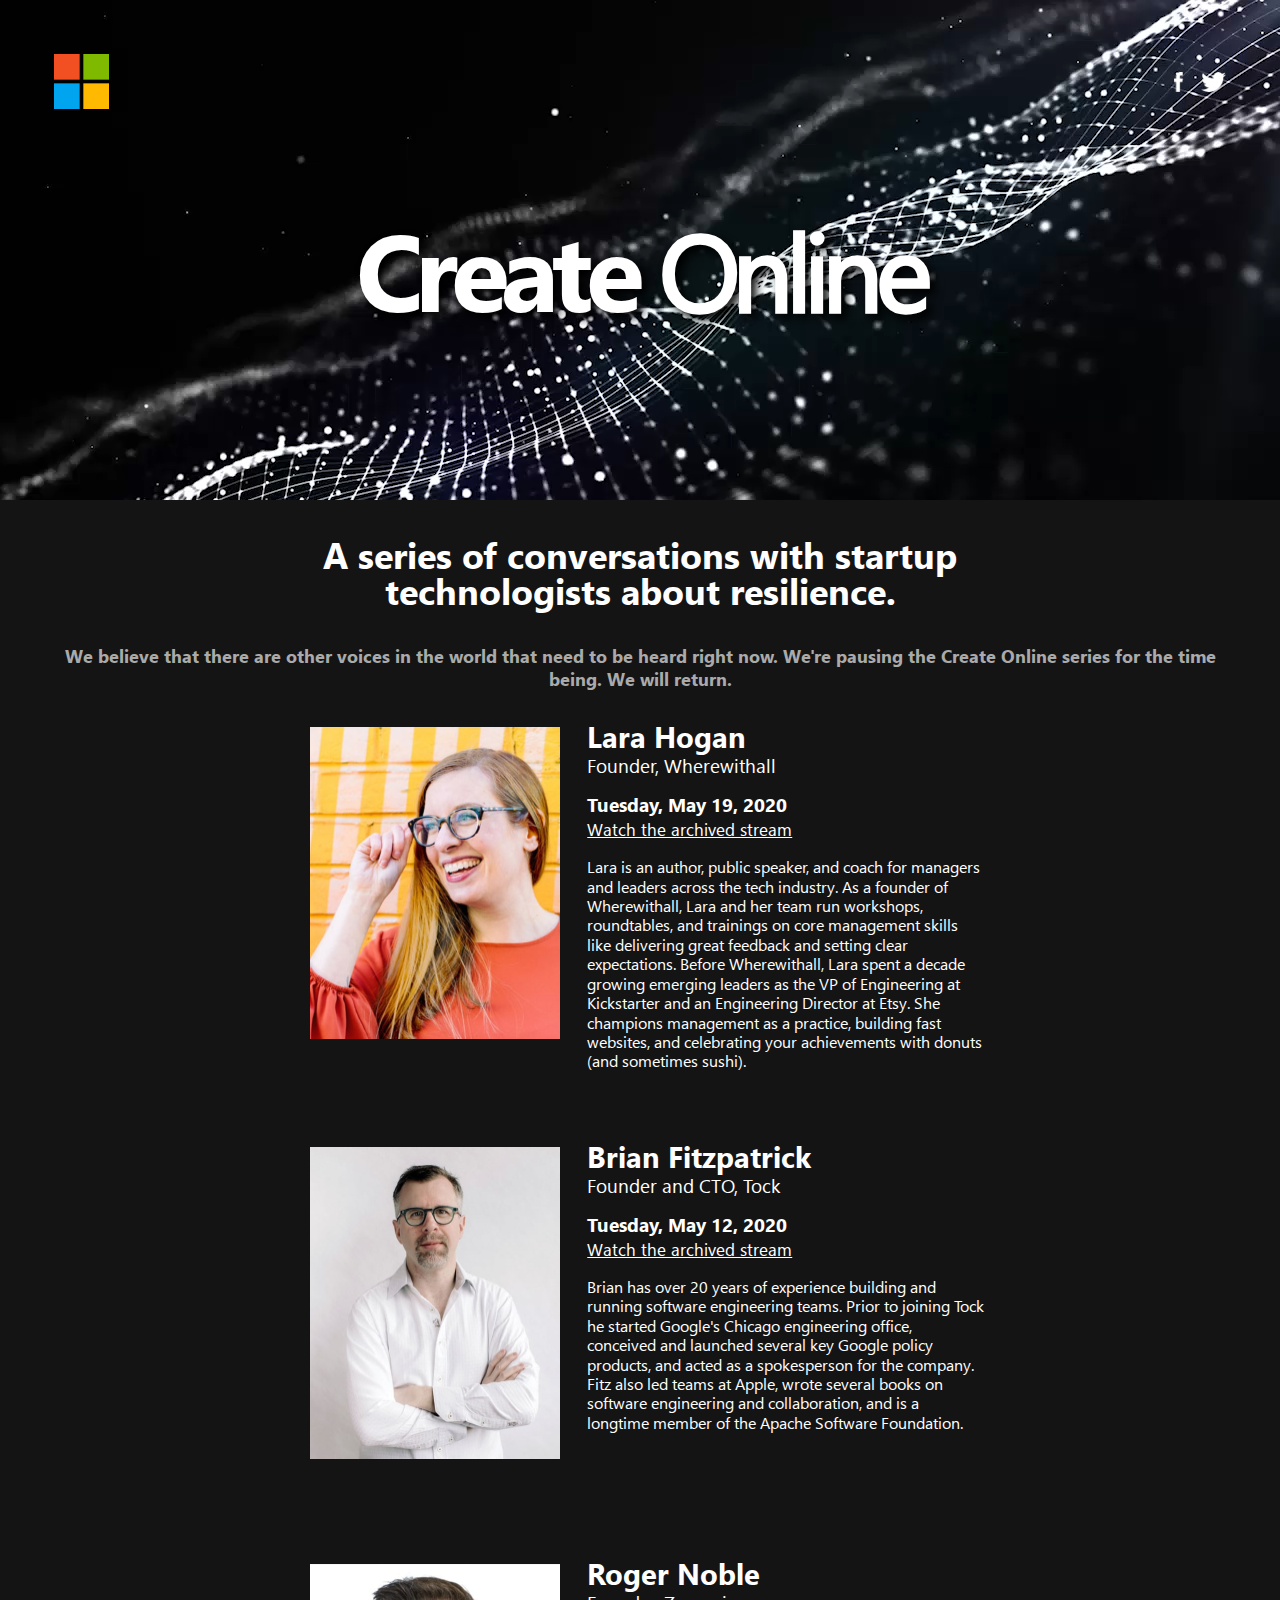
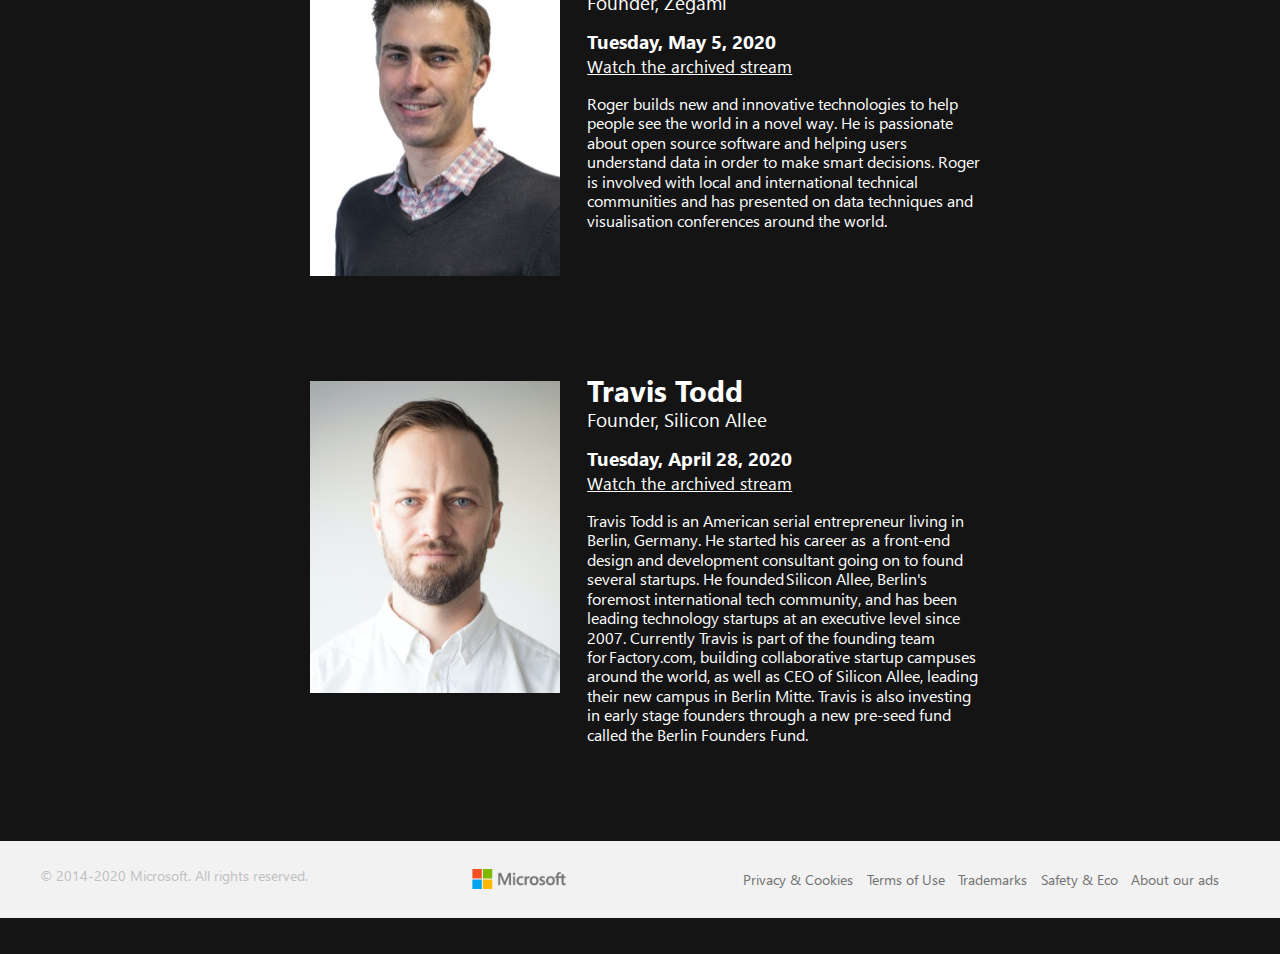
==== commit 13bab498: "Pause" ====
--- a/index.html
+++ b/index.html
@@ -74,7 +74,7 @@
 <section class="conversations section--dark" id="conversations">
     <div class="tagline">A series of conversations with startup technologists about resilience.</div>
     
-    <div class="note">Due to world events, we're pausing the Create Online series. We'll be back with updates soon.</div>
+    <div class="note">We believe that there are other voices in the world that need to be heard right now. We're pausing the Create Online series for the time being. We will return.</div>
 
     <div class="next">
         <div class="grid"><div class="row guest">
--- a/css/style.css
+++ b/css/style.css
@@ -714,6 +714,9 @@
   text-align: center;
   color: #aaa;
   margin-bottom: 2em;
+  margin-right: 2em;
+  margin-left: 2em;
+  line-height: 1.3em;
 }
 
 .next a {
